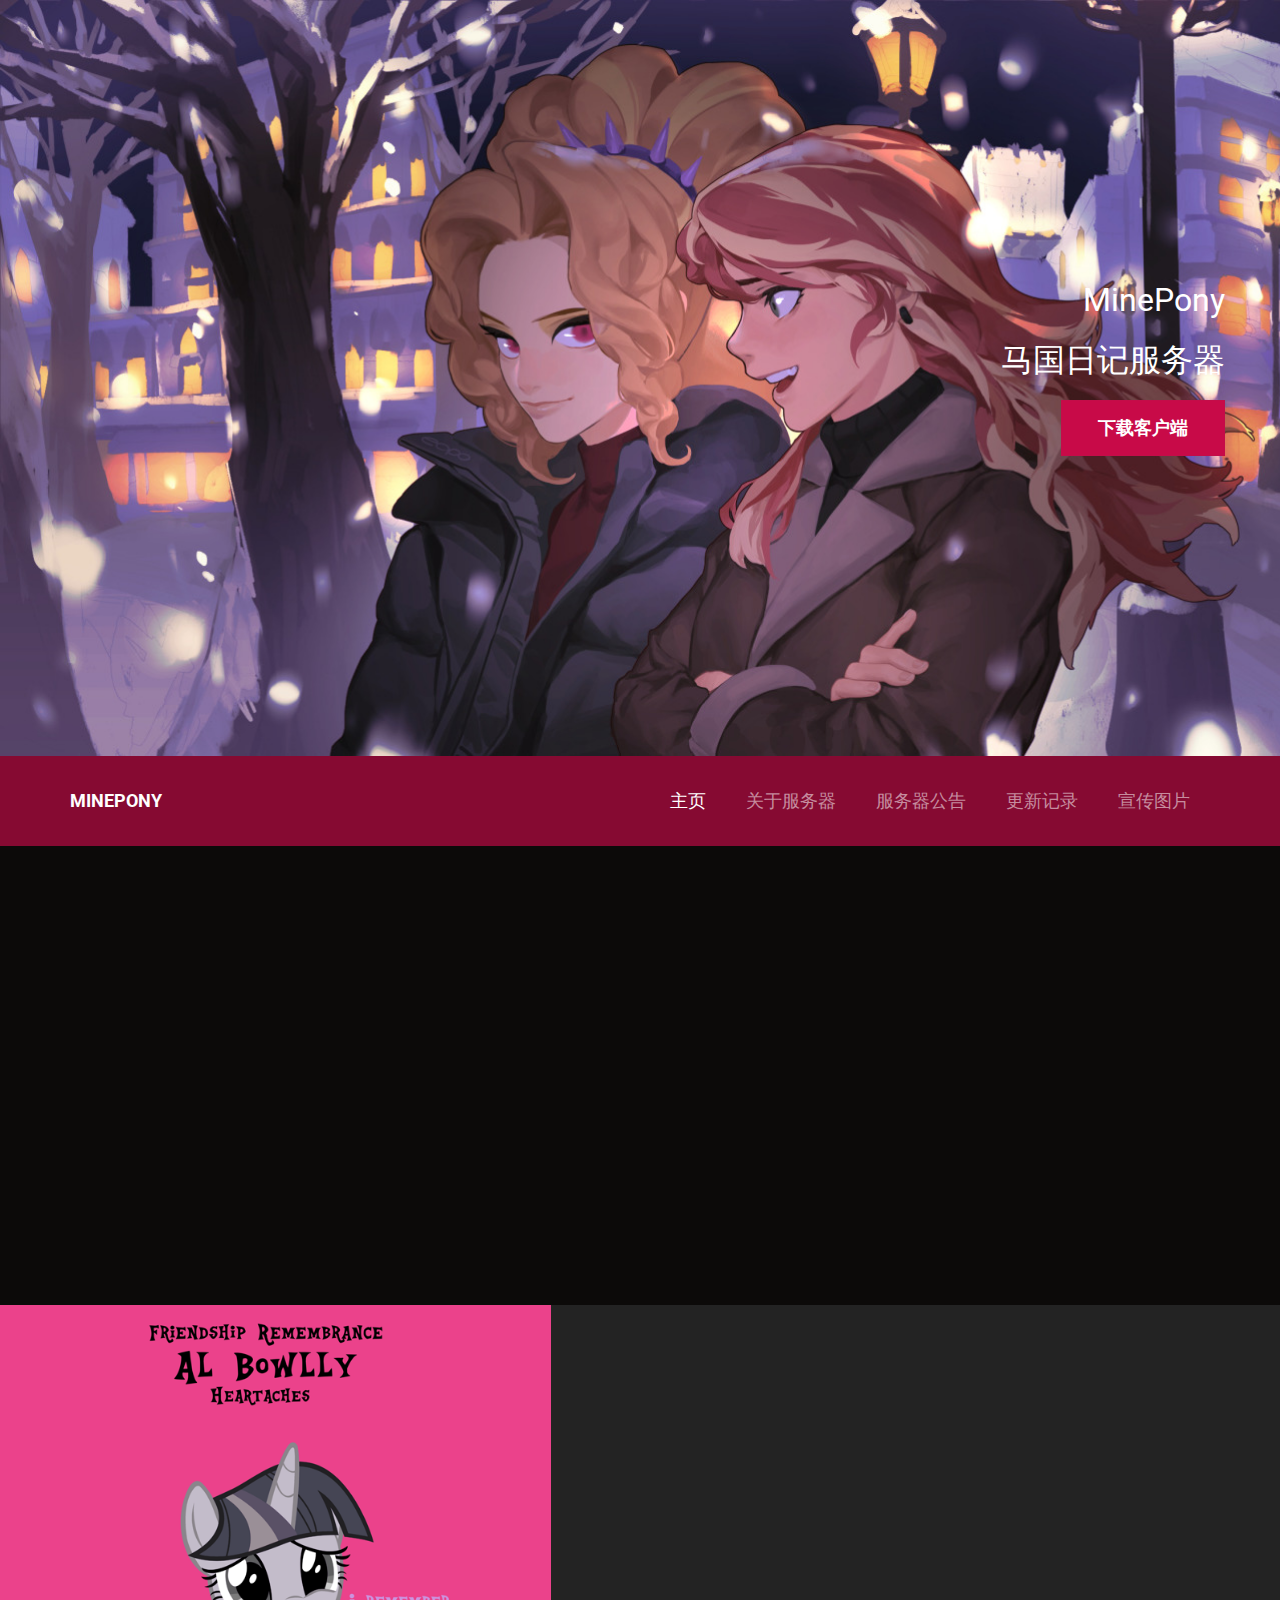
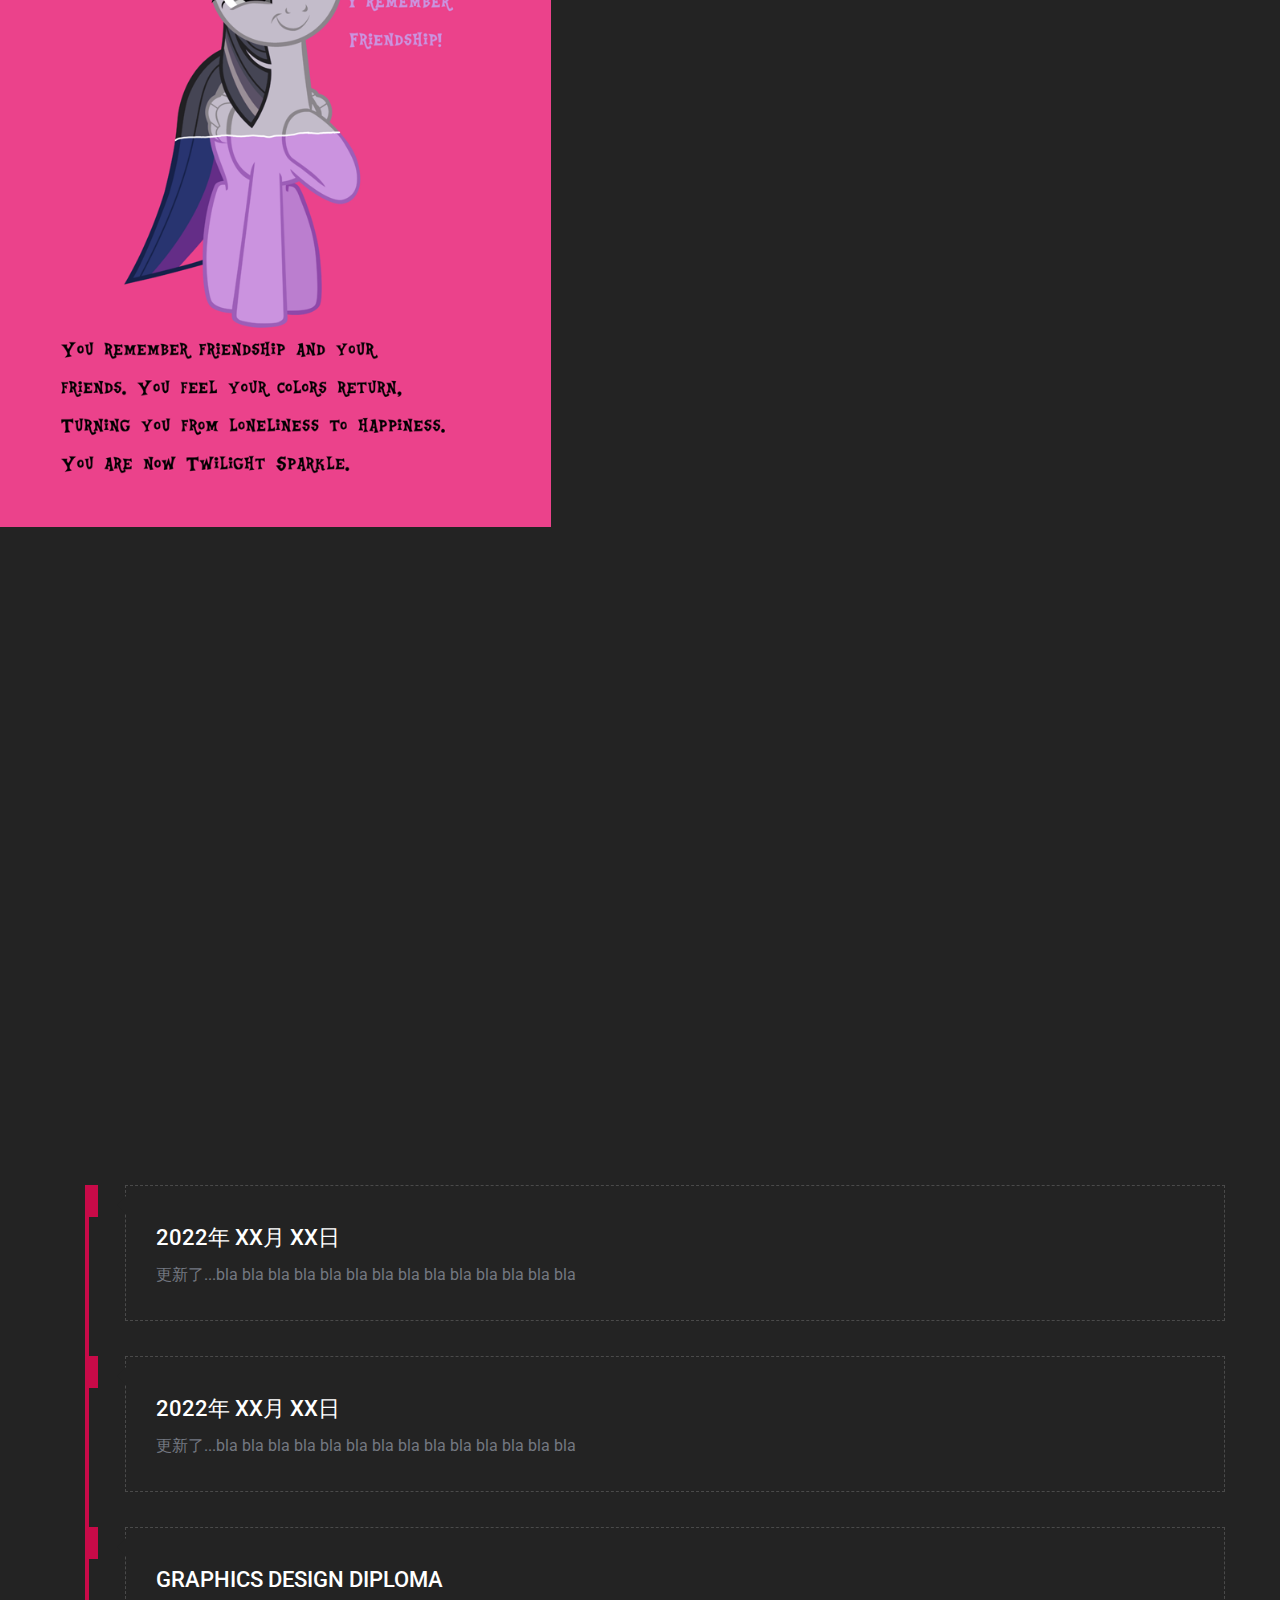
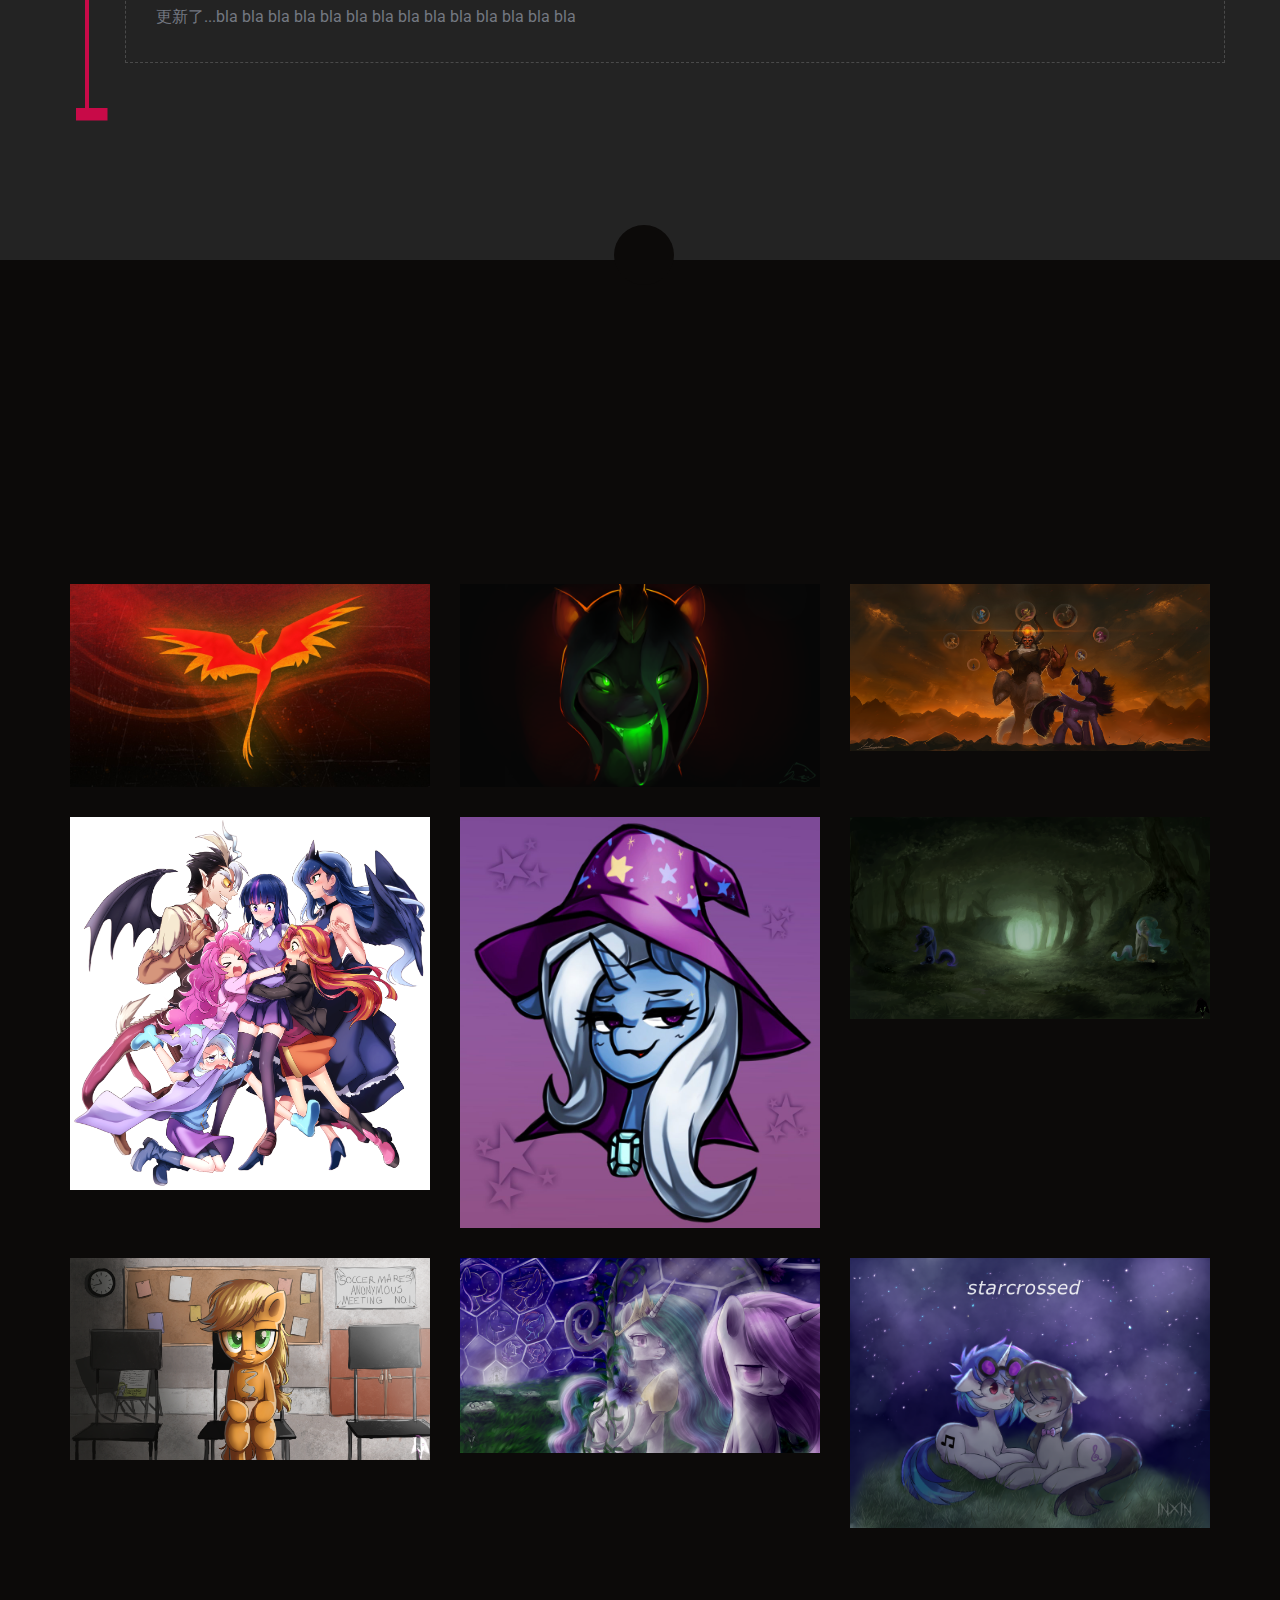
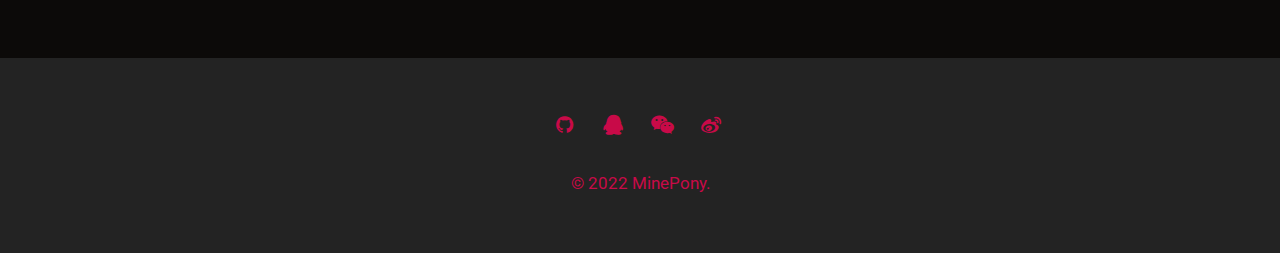
==== ruoyi-admin/src/main/resources/templates/front/plan1/index.html @ 5b8b1c55 "前端方案1静态文件提交" ====
<!DOCTYPE html>
<html lang="en">
  <head>
    <meta charset="utf-8">
    <meta http-equiv="X-UA-Compatible" content="IE=edge">

    <title>MinePony 马国日记服务器</title>

    <!-- Mobile Specific Metas -->
    <meta name="viewport" content="width=device-width, initial-scale=1">

    <!-- CSS -->
    <!-- Bootstrap -->
    <link href="../../../static/front/plan1/assets/css/bootstrap.min.css" rel="stylesheet" th:href="@{/front/plan1/assets/css/bootstrap.min.css}">
    <link rel="stylesheet" href="../../../static/front/plan1/css/font-awesome.min.css" th:href="@{/front/plan1/css/font-awesome.min.css}">
    <link rel="stylesheet" href="../../../static/front/plan1/css/animate.css" th:href="@{/front/plan1/css/animate.css}">
    <link rel="stylesheet" href="../../../static/front/plan1/css/style.css" th:href="@{/front/plan1/css/style.css}">

  </head>
   <body data-spy="scroll" data-target=".main-nav">

    <section id="section-banner">
	<div class="pattern-overlay"></div>
    	<div class="container">
    		<div class="row">
    			<div class="banner-content wow fadeInRight">
					<h2 class="title">
	    				<span>MinePony</span>
						<span>马国日记服务器</span>
    				</h2>
    				<a href="http://localhost:7777/downloadClient" class="btn btn-default">下载客户端</a>
    			</div>
    		</div>
    	</div>
    </section>

    <!-- section menu start -->

    <section class="section-menu">
    	<div class="navbar navbar-default main-nav" role="navigation" >
    		<div class="container" >
    			<div class="navbar-header">
    				<button class="navbar-toggle collapsed" data-target="#bs-example-navbar-collapse-1" data-toggle="collapse">
    					<span class="sr-only"></span>
    					<span class="icon-bar"></span>
    					<span class="icon-bar"></span>
    					<span class="icon-bar"></span>
    				</button>

					<a href="#" class="navbar-brand">MinePony</a>
    			</div>  <!-- navbar-header end -->
    			<!-- main nav  -->

    			<div class="collapse navbar-collapse navigation" id="bs-example-navbar-collapse-1" role="navigation">
    				<ul class="nav navbar-nav navbar-right">
    					<li class="active"><a href="#section-banner">主页 </a></li>
    					<li><a href="#section-profile">关于服务器 </a></li>
						<li><a href="#section-announcement">服务器公告</a></li>
    					<li><a href="#section-resume">更新记录 </a></li>
    					<li><a href="#section-portfolio">宣传图片 </a></li>
    				</ul>
    			</div><!-- /.navbar-collapse -->
    		</div><!-- /.container-fluid -->
    	</div>
    </section>
    <!-- section menu end -->
 <section id="section-overview" class="section-padding">
		<div class="container">
			<div class="row">
						<div class="service-wrapper">
							<div class="service-inner wow fadeInRight" data-wow-delay=".2s">
								<i class="fa fa-users"></i>
								<div class="service-box">
									<h3>加入群聊</h3>
									<p>马国日记QQ群: 176769365</p>
								</div>
							</div> <!-- service -inner  -->
							<div class="service-inner wow fadeInRight" data-wow-delay=".5s">
								<i class="fa fa-bank"></i>
								<div class="service-box">
									<h3>(标题)</h3>
									<p>内容......</p>
								</div>
							</div>  <!-- service -inner  -->
							<div class="service-inner wow fadeInRight" data-wow-delay=".8s">
								<i class="fa fa-pencil"></i>
								<div class="service-box">
									<h3>(标题)</h3>
									<p>内容......</p>
								</div>
							</div> <!-- service -inner  -->
							<div class="service-inner wow fadeInRight" data-wow-delay="1.1s">
								<i class="fa fa-globe"></i>
								<div class="service-box">
									<h3>(标题)</h3>
									<p>内容......</p>
								</div>
							</div>  <!-- service -inner  -->
						</div>
					</div><!-- row end -->
		</div>
	</section>
	<!-- section overview end -->

	<!-- section profile start -->

	<section id="section-profile" class="section-padding">
		<div class="profile-bg visible-md visible-lg"></div>
		<div class="container">
			<div class="row">
				<div class="col-md-7 col-sm-12 pull-right">
					<div class="profile-desc wow fadeInRight">
						<h2 class="section-title uppercase">Hello</h2>
						<h2 class="section-title uppercase">欢迎来到 MinePony</h2>
						<h2 class="section-title uppercase">马国日记服务器</h2>
						<br/>
						<p>
							介绍服务器.......介绍服务器.......介绍服务器.......介绍服务器.......介绍服务器.......介绍服务器.......介绍服务器.......
							介绍服务器.......介绍服务器.......介绍服务器.......介绍服务器.......介绍服务器.......介绍服务器.......介绍服务器.......
                        </p>
						<br/>
                        <p class="text-grey animated bounceInUp" style="opacity: 1;">
							关于服务器.......关于服务器.......关于服务器.......关于服务器.......关于服务器.......关于服务器.......关于服务器.......
							关于服务器.......关于服务器.......关于服务器.......关于服务器.......关于服务器.......关于服务器.......关于服务器.......
                        </p>
						<br/>
                        <p class="text-grey animated bounceInUp" style="opacity: 1;">
							服务器注意事项...服务器注意事项...服务器注意事项...服务器注意事项...服务器注意事项...服务器注意事项...服务器注意事项...
							服务器注意事项...服务器注意事项...服务器注意事项...服务器注意事项...服务器注意事项...服务器注意事项...服务器注意事项...
                        </p>
					</div>
				</div>
			</div> <!-- row end -->
		</div><!-- container end -->
	</section>
	<!-- section profile end -->



	<!-- announcement start -->

	<section id="section-announcement" class="section-padding">
		<div class="container">
			<div class="row">
				<div class="col-md-12 text-center wow fadeInUp">
					<h2 class="heading-title">服务器公告</h2>
					<p>
						bla bla bla bla bla bla bla bla bla bla bla bla bla bla
						bla bla bla bla bla bla bla bla bla bla bla bla bla bla
						<br/>
						bla bla bla bla bla bla bla bla bla bla bla bla bla bla
						bla bla bla bla bla bla bla bla bla bla bla bla bla bla
					</p>
				</div>
			</div>
		</div>
	</section>

	<!-- announcement end -->

	<!-- Resume start -->

	<section id="section-resume" class="section-padding">

		<div class="container">
			<div class="row">
				<div class="col-md-12 wow fadeInLeft">
					<div class="resume-inner">
						<h2 class="heading-title">服务器更新记录</h2>
						<p>
							记录服务器近 N 次的更新记录....
						</p>
					</div>
				</div>
			</div>

			<div class="row">
				<div class="timeline-centered">

					<article class="timeline-entry">
						<div class="timeline-entry-inner">
							<div class="timeline-icon bg-success">
								<i class="entypo-feather"></i>
							</div>

							<div class="timeline-label">
								<h3 class="resume-title">2022年 XX月 XX日</h3>
								<p>
									更新了...bla bla bla bla bla bla bla bla bla bla bla bla bla bla
								</p>
							</div>
						</div>
					</article>

					<article class="timeline-entry">
						<div class="timeline-entry-inner">
							<div class="timeline-icon bg-success">
								<i class="entypo-feather"></i>
							</div>

							<div class="timeline-label">
								<h3 class="resume-title">2022年 XX月 XX日</h3>
								<p>
									更新了...bla bla bla bla bla bla bla bla bla bla bla bla bla bla
								</p>
							</div>
						</div>
					</article>

					<article class="timeline-entry">
						<div class="timeline-entry-inner">
							<div class="timeline-icon bg-success">
								<i class="entypo-feather"></i>
							</div>

							<div class="timeline-label">
								<h3 class="resume-title">Graphics design diploma</h3>
								  <p>
								  	更新了...bla bla bla bla bla bla bla bla bla bla bla bla bla bla
								  </p>
							</div>
						</div>
					</article>

					<article class="timeline-entry begin">
						<div class="timeline-entry-inner">
							<div class="timeline-icon" style="-webkit-transform: rotate(-90deg); -moz-transform: rotate(-90deg);">
								<i class="entypo-flight"></i>
							</div>
						</div>
					</article>

				</div>
			</div>
		</div>



	</section>
	<!-- Resume end -->


	<!-- section portfolio start -->

	<section id="section-portfolio" class="section-padding">
		<div class="container">
			<div class="row">
				<div class="col-md-12 text-center wow fadeInUp">
					<div class="section-heading">
						<h2 class="heading-title">宣传图片</h2>
						<p>这里是服务器的宣传图片......</p>
					</div>
				</div>
			</div>

			<div class="row">

				<div class="col-md-4 col-sm-4">
					<div class="portfolio-box">
						<img src="../../../static/front/plan1/images/portfolio/portfolio_pic1.jpg" alt="" class="img-responsive">
						<div class="image-overlay text-center">
							<a href="../../../static/front/plan1/images/portfolio/portfolio_pic1.jpg" data-rel="prettyPhoto"><i class="fa fa-arrows-alt"></i></a>
						</div>
					</div>
				</div> <!-- col-md-4 end -->
				<div class="col-md-4 col-sm-4">
					<div class="portfolio-box">
						<img src="../../../static/front/plan1/images/portfolio/portfolio_pic2.jpg" alt="" class="img-responsive">
					</div>
				</div> <!-- col-md-4 end 3step-->
				<div class="col-md-4 col-sm-4">
					<div class="portfolio-box">
						<img src="../../../static/front/plan1/images/portfolio/portfolio_pic3.jpg" alt="" class="img-responsive">
					</div>
				</div> <!-- col-md-4 end -->
				<div class="clearfix"></div>
				<div class="col-md-4 col-sm-4">
					<div class="portfolio-box">
						<img src="../../../static/front/plan1/images/portfolio/portfolio_pic4.jpg" alt="" class="img-responsive">
					</div>
				</div> <!-- col-md-4 end -->
				<div class="col-md-4 col-sm-4">
					<div class="portfolio-box">
						<img src="../../../static/front/plan1/images/portfolio/portfolio_pic5.jpg" alt="" class="img-responsive">
					</div>
				</div> <!-- col-md-4 end 6 step -->

				<div class="col-md-4 col-sm-4">
					<div class="portfolio-box">
						<img src="../../../static/front/plan1/images/portfolio/portfolio_pic6.jpg" alt="" class="img-responsive">
					</div>
				</div> <!-- col-md-4 end -->
				<div class="clearfix"></div>
				<div class="col-md-4 col-sm-4">
					<div class="portfolio-box">
						<img src="../../../static/front/plan1/images/portfolio/portfolio_pic7.jpg" alt="" class="img-responsive">
					</div>
				</div> <!-- col-md-4 end -->
				<div class="col-md-4 col-sm-4">
					<div class="portfolio-box">
						<img src="../../../static/front/plan1/images/portfolio/portfolio_pic8.jpg" alt="" class="img-responsive">
					</div>
				</div> <!-- col-md-4 end -->
				<div class="col-md-4 col-sm-4">
					<div class="portfolio-box">
						<img src="../../../static/front/plan1/images/portfolio/portfolio_pic9.jpg" alt="" class="img-responsive">
					</div>
				</div> <!-- col-md-4 end -->
			</div>
		</div>
	</section>

	<footer id="section-footer">
		<div class="container">
			<div class="row">
				<div class="col-md-12 text-center">
					<ul class="socail-link list-inline">
						<li><a href="#"><i class="fa fa-github"></i></a></li>
						<li><a href="#"><i class="fa fa-qq"></i></a></li>
						<li><a href="#"><i class="fa fa-weixin"></i></a></li>
						<li><a href="#"><i class="fa fa-weibo"></i></a></li>
					</ul>
					<h4>&copy; 2022 MinePony. </h4>
				</div>
			</div>
		</div>
	</footer>

    <!-- jQuery (necessary for Bootstrap's JavaScript plugins) -->
    <script src="https://ajax.googleapis.com/ajax/libs/jquery/1.11.2/jquery.min.js"></script>
    <!-- Include all compiled plugins (below), or include individual files as needed -->
    <!-- initialize jQuery Library -->
    <script type="text/javascript" src="../../../static/front/plan1/js/jquery.js" th:src="@{/front/plan1/js/jquery.js}"></script>
    <!-- Bootstrap jQuery -->
    <script type="text/javascript" src="../../../static/front/plan1/assets/js/bootstrap.min.js" th:src="@{/front/plan1/assets/js/bootstrap.min.js}"></script>
    <!-- PrettyPhoto -->
    <script type="text/javascript" src="../../../static/front/plan1/js/jquery.prettyPhoto.js" th:src="@{/front/plan1/js/jquery.prettyPhoto.js}"></script>
    <!-- Wow Animation -->
    <script type="text/javascript" src="../../../static/front/plan1/js/wow.min.js" th:src="@{/front/plan1/js/wow.min.js}"></script>
    <!-- singlepagenav -->
    <script src="../../../static/front/plan1/js/jquery.singlePageNav.js" th:src="@{/front/plan1/js/jquery.singlePageNav.js}"></script>
    <!-- Eeasing -->
    <script type="text/javascript" src="../../../static/front/plan1/js/jquery.easing.1.3.js" th:src="@{/front/plan1/js/jquery.easing.1.3.js}"></script>
    <!-- Sticky Menu -->
    <script src="../../../static/front/plan1/js/jquery.sticky.js" th:src="@{/front/plan1/js/jquery.sticky.js}"></script>
    <script type="text/javascript" src="../../../static/front/plan1/js/custom.js" th:src="@{/front/plan1/js/custom.js}"></script>
	<script type="text/javascript" src="../../../static/front/plan1/js/minepony.js" th:src="@{/front/plan1/js/minepony.js}"></script>
	<script>
		 $(".main-nav").sticky();
	</script>

	<script>
        new WOW().init();

    </script>
  </body>
</html>
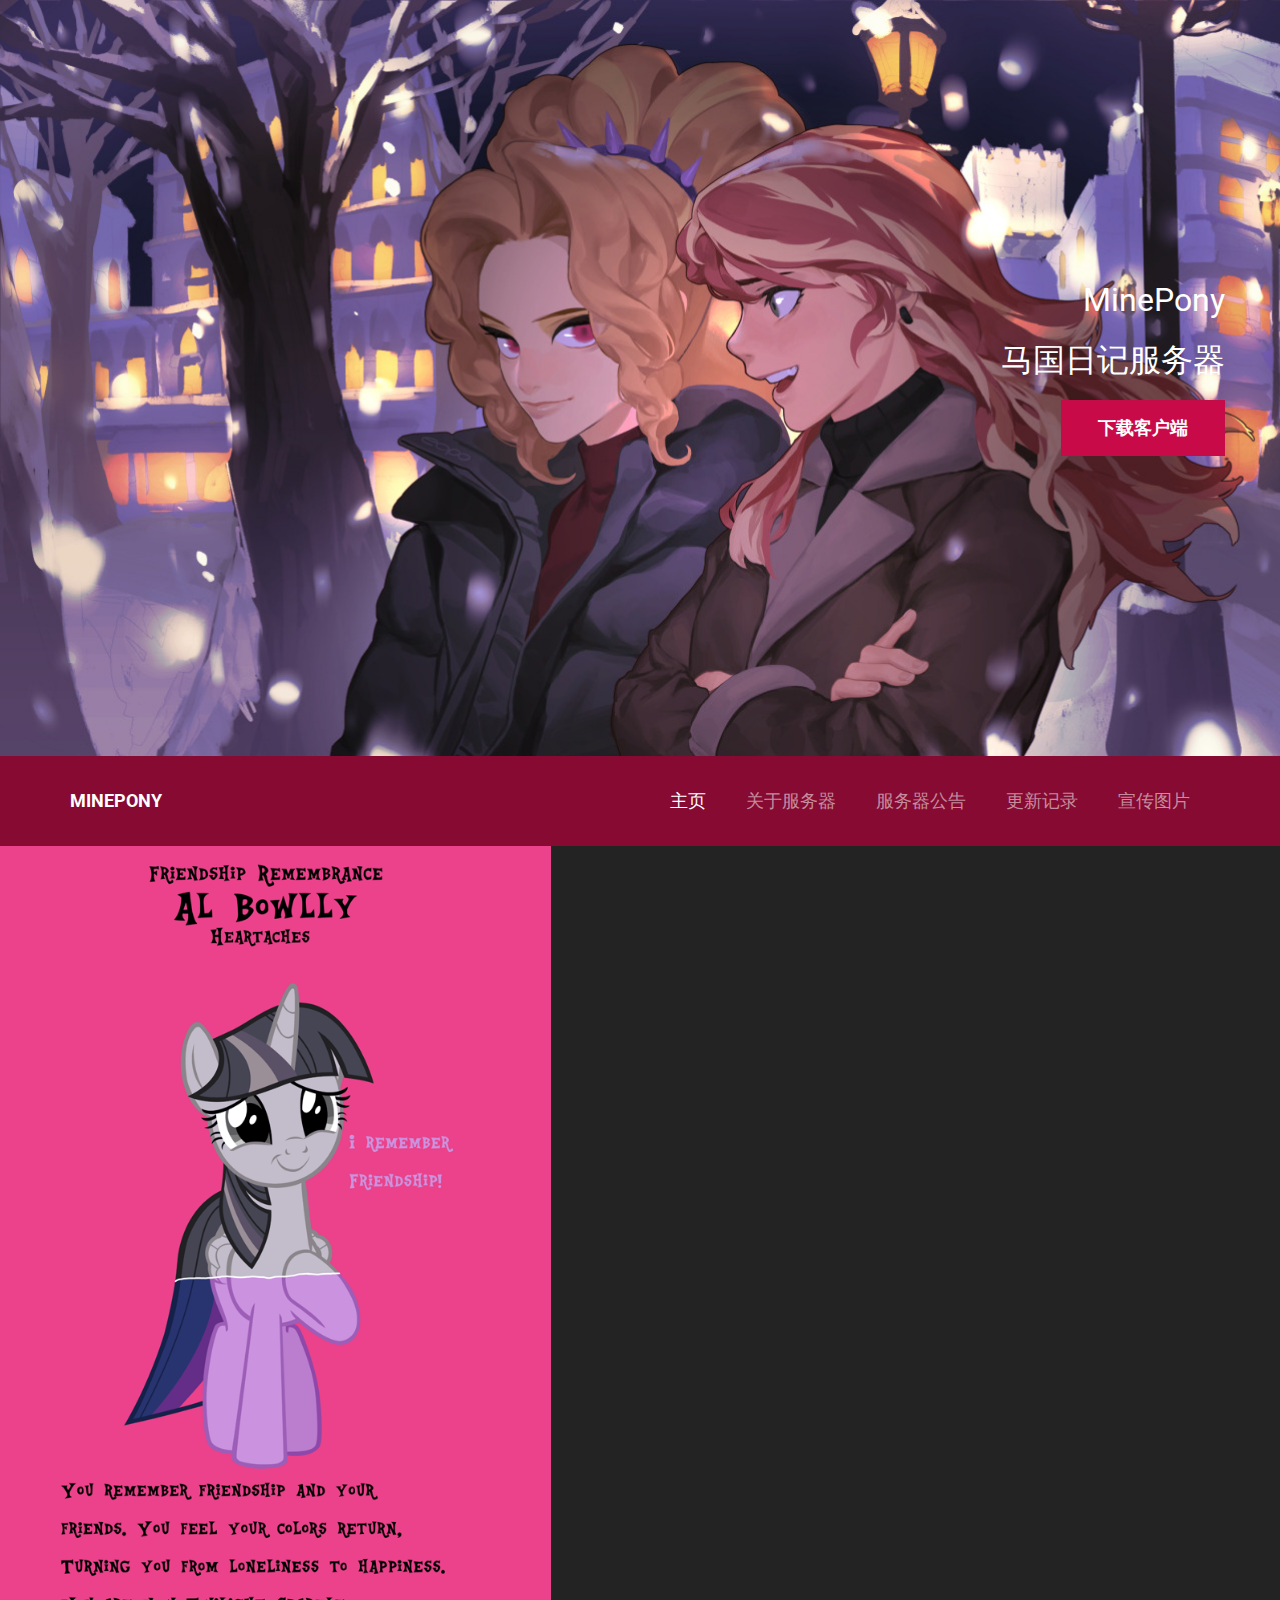
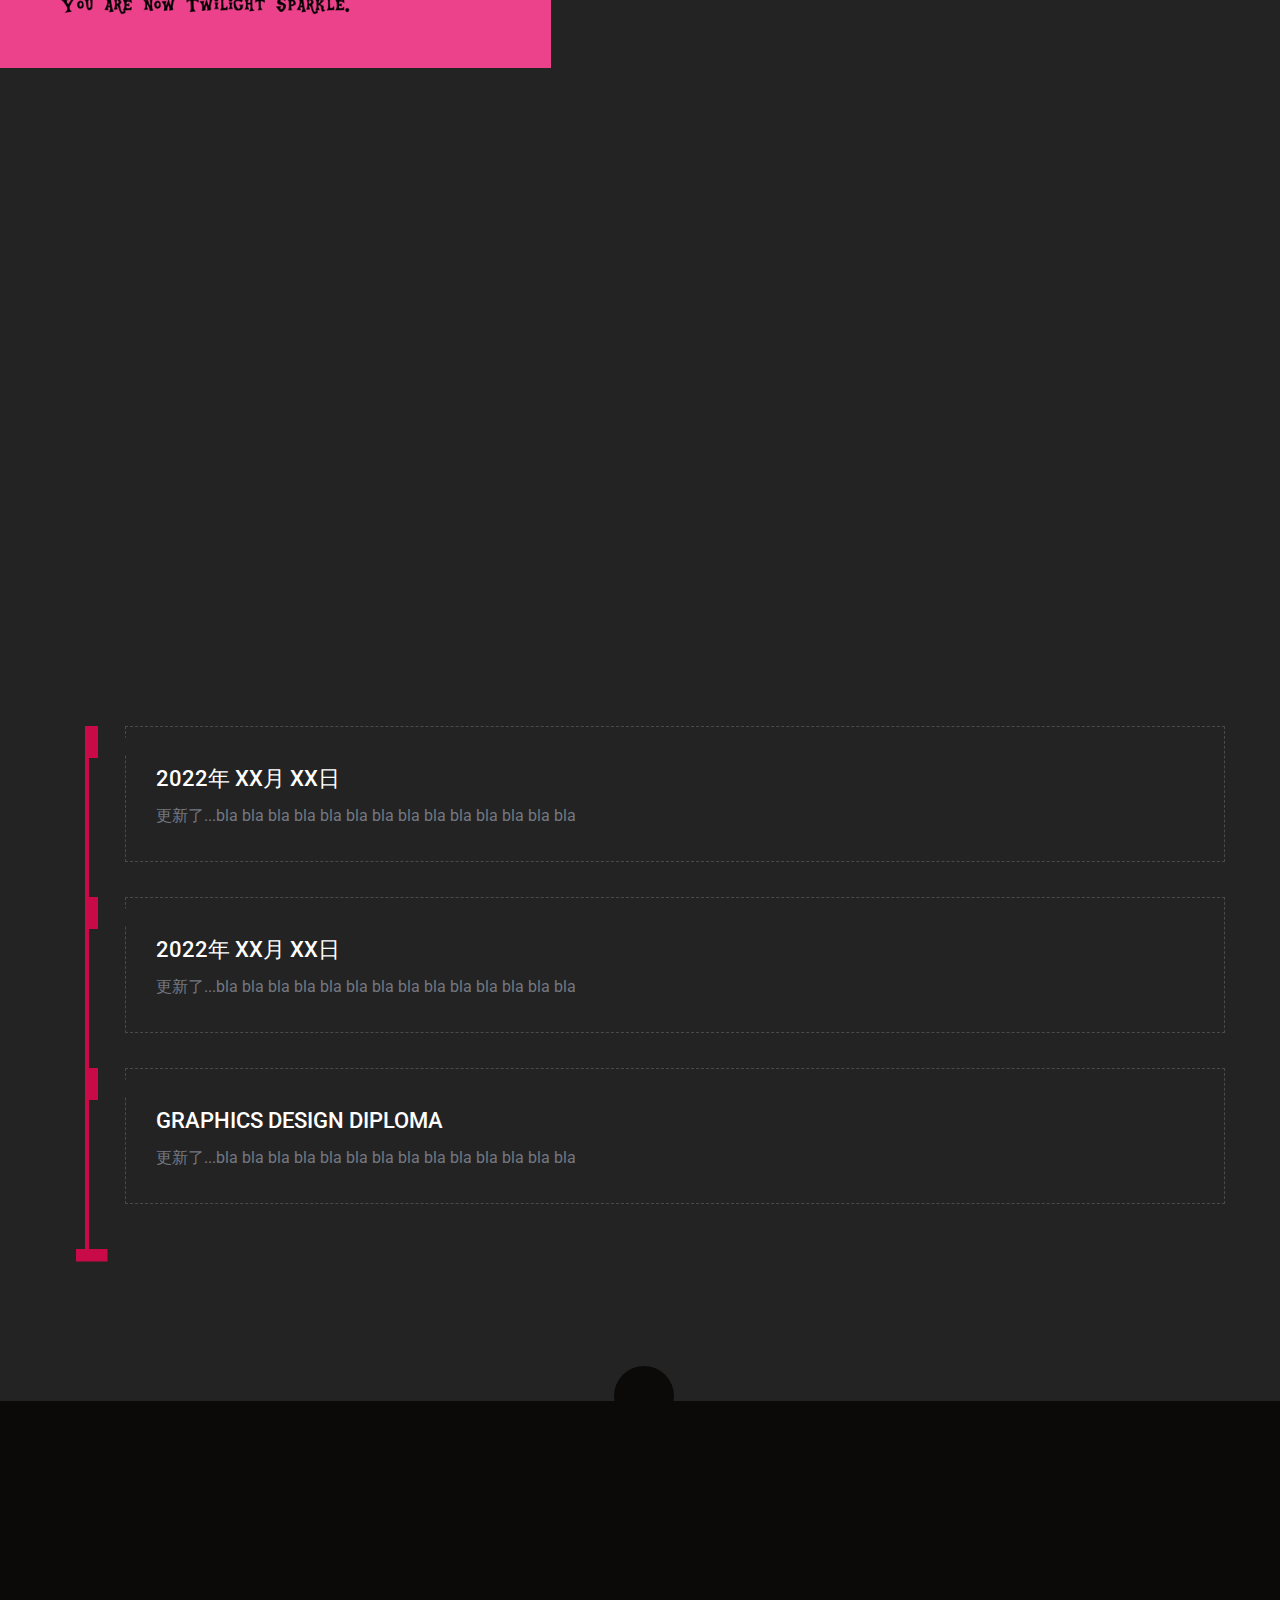
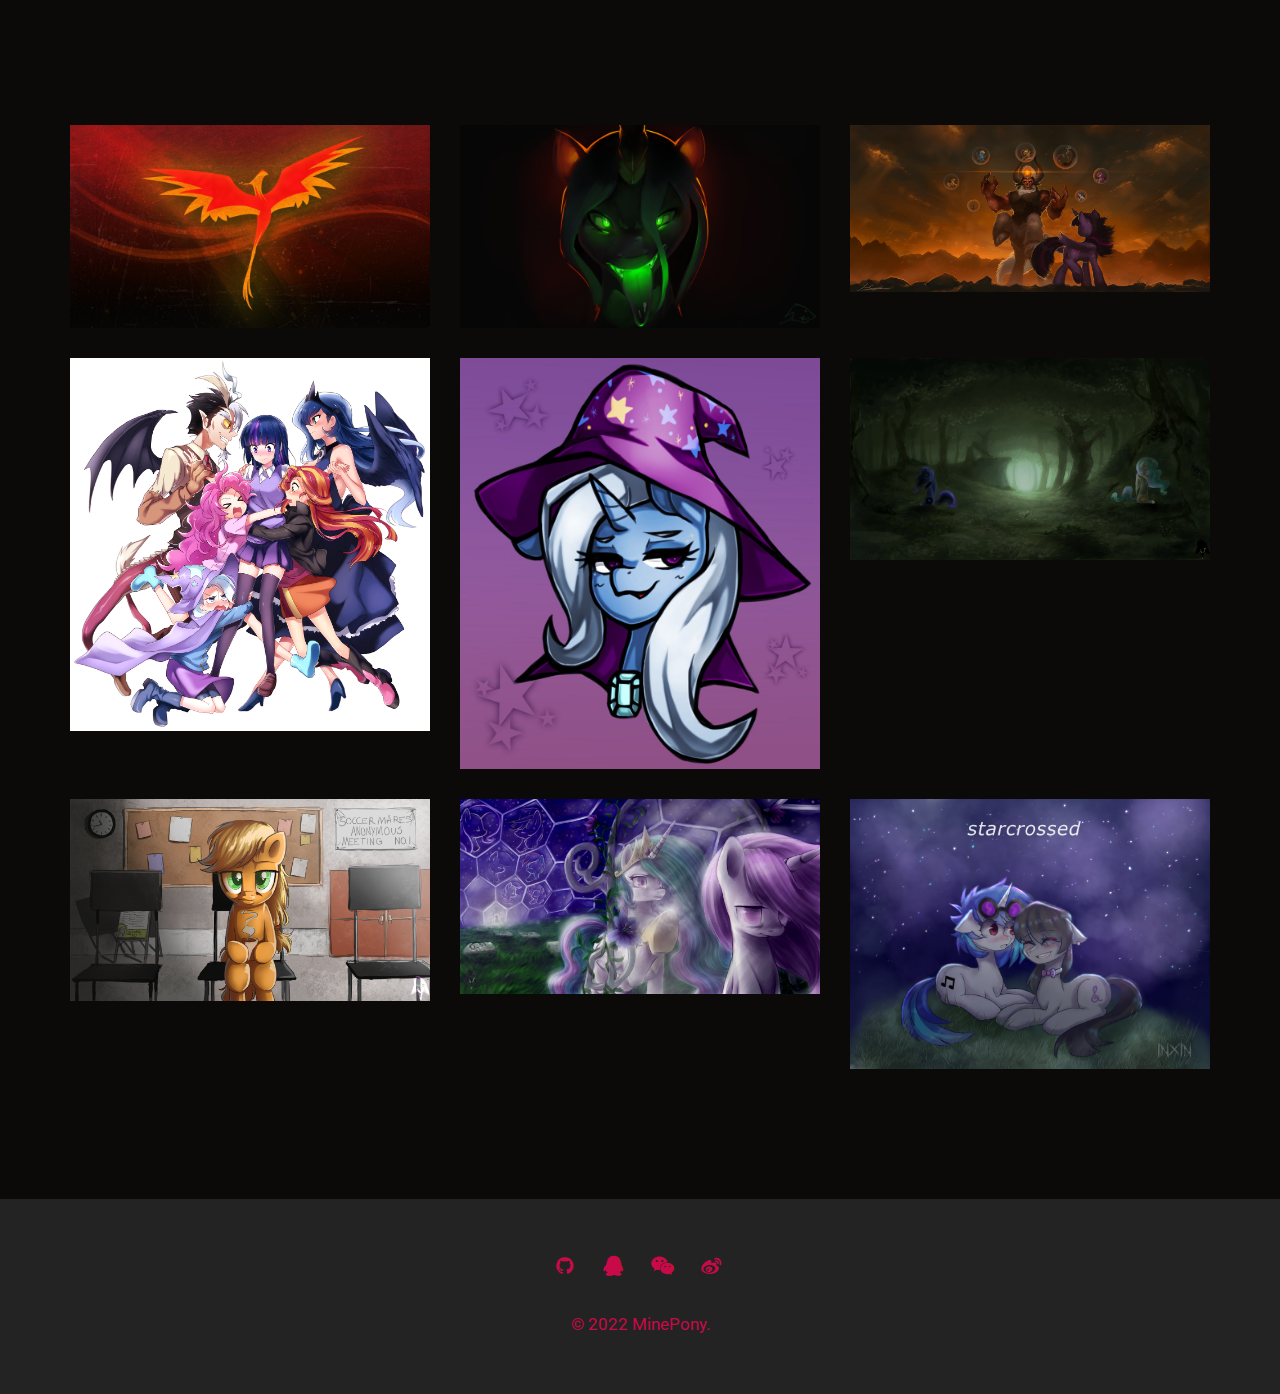
==== commit 66a03d5e: "更新功能" ====
--- a/ruoyi-admin/src/main/resources/templates/front/plan1/index.html
+++ b/ruoyi-admin/src/main/resources/templates/front/plan1/index.html
@@ -1,6 +1,6 @@
 <!DOCTYPE html>
-<html lang="en">
-  <head>
+<html lang="en" xmlns:th="http://www.thymeleaf.org">
+<head>
     <meta charset="utf-8">
     <meta http-equiv="X-UA-Compatible" content="IE=edge">
 
@@ -11,347 +11,377 @@
 
     <!-- CSS -->
     <!-- Bootstrap -->
-    <link href="../../../static/front/plan1/assets/css/bootstrap.min.css" rel="stylesheet" th:href="@{/front/plan1/assets/css/bootstrap.min.css}">
-    <link rel="stylesheet" href="../../../static/front/plan1/css/font-awesome.min.css" th:href="@{/front/plan1/css/font-awesome.min.css}">
+    <link href="../../../static/front/plan1/assets/css/bootstrap.min.css" rel="stylesheet"
+          th:href="@{/front/plan1/assets/css/bootstrap.min.css}">
+    <link rel="stylesheet" href="../../../static/front/plan1/css/font-awesome.min.css"
+          th:href="@{/front/plan1/css/font-awesome.min.css}">
     <link rel="stylesheet" href="../../../static/front/plan1/css/animate.css" th:href="@{/front/plan1/css/animate.css}">
     <link rel="stylesheet" href="../../../static/front/plan1/css/style.css" th:href="@{/front/plan1/css/style.css}">
-
-  </head>
-   <body data-spy="scroll" data-target=".main-nav">
-
-    <section id="section-banner">
-	<div class="pattern-overlay"></div>
-    	<div class="container">
-    		<div class="row">
-    			<div class="banner-content wow fadeInRight">
-					<h2 class="title">
-	    				<span>MinePony</span>
-						<span>马国日记服务器</span>
-    				</h2>
-    				<a href="http://localhost:7777/downloadClient" class="btn btn-default">下载客户端</a>
-    			</div>
-    		</div>
-    	</div>
-    </section>
-
-    <!-- section menu start -->
-
-    <section class="section-menu">
-    	<div class="navbar navbar-default main-nav" role="navigation" >
-    		<div class="container" >
-    			<div class="navbar-header">
-    				<button class="navbar-toggle collapsed" data-target="#bs-example-navbar-collapse-1" data-toggle="collapse">
-    					<span class="sr-only"></span>
-    					<span class="icon-bar"></span>
-    					<span class="icon-bar"></span>
-    					<span class="icon-bar"></span>
-    				</button>
-
-					<a href="#" class="navbar-brand">MinePony</a>
-    			</div>  <!-- navbar-header end -->
-    			<!-- main nav  -->
-
-    			<div class="collapse navbar-collapse navigation" id="bs-example-navbar-collapse-1" role="navigation">
-    				<ul class="nav navbar-nav navbar-right">
-    					<li class="active"><a href="#section-banner">主页 </a></li>
-    					<li><a href="#section-profile">关于服务器 </a></li>
-						<li><a href="#section-announcement">服务器公告</a></li>
-    					<li><a href="#section-resume">更新记录 </a></li>
-    					<li><a href="#section-portfolio">宣传图片 </a></li>
-    				</ul>
-    			</div><!-- /.navbar-collapse -->
-    		</div><!-- /.container-fluid -->
-    	</div>
-    </section>
-    <!-- section menu end -->
- <section id="section-overview" class="section-padding">
-		<div class="container">
-			<div class="row">
-						<div class="service-wrapper">
-							<div class="service-inner wow fadeInRight" data-wow-delay=".2s">
-								<i class="fa fa-users"></i>
-								<div class="service-box">
-									<h3>加入群聊</h3>
-									<p>马国日记QQ群: 176769365</p>
-								</div>
-							</div> <!-- service -inner  -->
-							<div class="service-inner wow fadeInRight" data-wow-delay=".5s">
-								<i class="fa fa-bank"></i>
-								<div class="service-box">
-									<h3>(标题)</h3>
-									<p>内容......</p>
-								</div>
-							</div>  <!-- service -inner  -->
-							<div class="service-inner wow fadeInRight" data-wow-delay=".8s">
-								<i class="fa fa-pencil"></i>
-								<div class="service-box">
-									<h3>(标题)</h3>
-									<p>内容......</p>
-								</div>
-							</div> <!-- service -inner  -->
-							<div class="service-inner wow fadeInRight" data-wow-delay="1.1s">
-								<i class="fa fa-globe"></i>
-								<div class="service-box">
-									<h3>(标题)</h3>
-									<p>内容......</p>
-								</div>
-							</div>  <!-- service -inner  -->
-						</div>
-					</div><!-- row end -->
-		</div>
-	</section>
-	<!-- section overview end -->
-
-	<!-- section profile start -->
-
-	<section id="section-profile" class="section-padding">
-		<div class="profile-bg visible-md visible-lg"></div>
-		<div class="container">
-			<div class="row">
-				<div class="col-md-7 col-sm-12 pull-right">
-					<div class="profile-desc wow fadeInRight">
-						<h2 class="section-title uppercase">Hello</h2>
-						<h2 class="section-title uppercase">欢迎来到 MinePony</h2>
-						<h2 class="section-title uppercase">马国日记服务器</h2>
-						<br/>
-						<p>
-							介绍服务器.......介绍服务器.......介绍服务器.......介绍服务器.......介绍服务器.......介绍服务器.......介绍服务器.......
-							介绍服务器.......介绍服务器.......介绍服务器.......介绍服务器.......介绍服务器.......介绍服务器.......介绍服务器.......
-                        </p>
-						<br/>
-                        <p class="text-grey animated bounceInUp" style="opacity: 1;">
-							关于服务器.......关于服务器.......关于服务器.......关于服务器.......关于服务器.......关于服务器.......关于服务器.......
-							关于服务器.......关于服务器.......关于服务器.......关于服务器.......关于服务器.......关于服务器.......关于服务器.......
-                        </p>
-						<br/>
-                        <p class="text-grey animated bounceInUp" style="opacity: 1;">
-							服务器注意事项...服务器注意事项...服务器注意事项...服务器注意事项...服务器注意事项...服务器注意事项...服务器注意事项...
-							服务器注意事项...服务器注意事项...服务器注意事项...服务器注意事项...服务器注意事项...服务器注意事项...服务器注意事项...
-                        </p>
-					</div>
-				</div>
-			</div> <!-- row end -->
-		</div><!-- container end -->
-	</section>
-	<!-- section profile end -->
-
-
-
-	<!-- announcement start -->
-
-	<section id="section-announcement" class="section-padding">
-		<div class="container">
-			<div class="row">
-				<div class="col-md-12 text-center wow fadeInUp">
-					<h2 class="heading-title">服务器公告</h2>
-					<p>
-						bla bla bla bla bla bla bla bla bla bla bla bla bla bla
-						bla bla bla bla bla bla bla bla bla bla bla bla bla bla
-						<br/>
-						bla bla bla bla bla bla bla bla bla bla bla bla bla bla
-						bla bla bla bla bla bla bla bla bla bla bla bla bla bla
-					</p>
-				</div>
-			</div>
-		</div>
-	</section>
-
-	<!-- announcement end -->
-
-	<!-- Resume start -->
-
-	<section id="section-resume" class="section-padding">
-
-		<div class="container">
-			<div class="row">
-				<div class="col-md-12 wow fadeInLeft">
-					<div class="resume-inner">
-						<h2 class="heading-title">服务器更新记录</h2>
-						<p>
-							记录服务器近 N 次的更新记录....
-						</p>
-					</div>
-				</div>
-			</div>
-
-			<div class="row">
-				<div class="timeline-centered">
-
-					<article class="timeline-entry">
-						<div class="timeline-entry-inner">
-							<div class="timeline-icon bg-success">
-								<i class="entypo-feather"></i>
-							</div>
-
-							<div class="timeline-label">
-								<h3 class="resume-title">2022年 XX月 XX日</h3>
-								<p>
-									更新了...bla bla bla bla bla bla bla bla bla bla bla bla bla bla
-								</p>
-							</div>
-						</div>
-					</article>
-
-					<article class="timeline-entry">
-						<div class="timeline-entry-inner">
-							<div class="timeline-icon bg-success">
-								<i class="entypo-feather"></i>
-							</div>
-
-							<div class="timeline-label">
-								<h3 class="resume-title">2022年 XX月 XX日</h3>
-								<p>
-									更新了...bla bla bla bla bla bla bla bla bla bla bla bla bla bla
-								</p>
-							</div>
-						</div>
-					</article>
-
-					<article class="timeline-entry">
-						<div class="timeline-entry-inner">
-							<div class="timeline-icon bg-success">
-								<i class="entypo-feather"></i>
-							</div>
-
-							<div class="timeline-label">
-								<h3 class="resume-title">Graphics design diploma</h3>
-								  <p>
-								  	更新了...bla bla bla bla bla bla bla bla bla bla bla bla bla bla
-								  </p>
-							</div>
-						</div>
-					</article>
-
-					<article class="timeline-entry begin">
-						<div class="timeline-entry-inner">
-							<div class="timeline-icon" style="-webkit-transform: rotate(-90deg); -moz-transform: rotate(-90deg);">
-								<i class="entypo-flight"></i>
-							</div>
-						</div>
-					</article>
-
-				</div>
-			</div>
-		</div>
-
-
-
-	</section>
-	<!-- Resume end -->
-
-
-	<!-- section portfolio start -->
-
-	<section id="section-portfolio" class="section-padding">
-		<div class="container">
-			<div class="row">
-				<div class="col-md-12 text-center wow fadeInUp">
-					<div class="section-heading">
-						<h2 class="heading-title">宣传图片</h2>
-						<p>这里是服务器的宣传图片......</p>
-					</div>
-				</div>
-			</div>
-
-			<div class="row">
-
-				<div class="col-md-4 col-sm-4">
-					<div class="portfolio-box">
-						<img src="../../../static/front/plan1/images/portfolio/portfolio_pic1.jpg" alt="" class="img-responsive">
-						<div class="image-overlay text-center">
-							<a href="../../../static/front/plan1/images/portfolio/portfolio_pic1.jpg" data-rel="prettyPhoto"><i class="fa fa-arrows-alt"></i></a>
-						</div>
-					</div>
-				</div> <!-- col-md-4 end -->
-				<div class="col-md-4 col-sm-4">
-					<div class="portfolio-box">
-						<img src="../../../static/front/plan1/images/portfolio/portfolio_pic2.jpg" alt="" class="img-responsive">
-					</div>
-				</div> <!-- col-md-4 end 3step-->
-				<div class="col-md-4 col-sm-4">
-					<div class="portfolio-box">
-						<img src="../../../static/front/plan1/images/portfolio/portfolio_pic3.jpg" alt="" class="img-responsive">
-					</div>
-				</div> <!-- col-md-4 end -->
-				<div class="clearfix"></div>
-				<div class="col-md-4 col-sm-4">
-					<div class="portfolio-box">
-						<img src="../../../static/front/plan1/images/portfolio/portfolio_pic4.jpg" alt="" class="img-responsive">
-					</div>
-				</div> <!-- col-md-4 end -->
-				<div class="col-md-4 col-sm-4">
-					<div class="portfolio-box">
-						<img src="../../../static/front/plan1/images/portfolio/portfolio_pic5.jpg" alt="" class="img-responsive">
-					</div>
-				</div> <!-- col-md-4 end 6 step -->
-
-				<div class="col-md-4 col-sm-4">
-					<div class="portfolio-box">
-						<img src="../../../static/front/plan1/images/portfolio/portfolio_pic6.jpg" alt="" class="img-responsive">
-					</div>
-				</div> <!-- col-md-4 end -->
-				<div class="clearfix"></div>
-				<div class="col-md-4 col-sm-4">
-					<div class="portfolio-box">
-						<img src="../../../static/front/plan1/images/portfolio/portfolio_pic7.jpg" alt="" class="img-responsive">
-					</div>
-				</div> <!-- col-md-4 end -->
-				<div class="col-md-4 col-sm-4">
-					<div class="portfolio-box">
-						<img src="../../../static/front/plan1/images/portfolio/portfolio_pic8.jpg" alt="" class="img-responsive">
-					</div>
-				</div> <!-- col-md-4 end -->
-				<div class="col-md-4 col-sm-4">
-					<div class="portfolio-box">
-						<img src="../../../static/front/plan1/images/portfolio/portfolio_pic9.jpg" alt="" class="img-responsive">
-					</div>
-				</div> <!-- col-md-4 end -->
-			</div>
-		</div>
-	</section>
-
-	<footer id="section-footer">
-		<div class="container">
-			<div class="row">
-				<div class="col-md-12 text-center">
-					<ul class="socail-link list-inline">
-						<li><a href="#"><i class="fa fa-github"></i></a></li>
-						<li><a href="#"><i class="fa fa-qq"></i></a></li>
-						<li><a href="#"><i class="fa fa-weixin"></i></a></li>
-						<li><a href="#"><i class="fa fa-weibo"></i></a></li>
-					</ul>
-					<h4>&copy; 2022 MinePony. </h4>
-				</div>
-			</div>
-		</div>
-	</footer>
-
-    <!-- jQuery (necessary for Bootstrap's JavaScript plugins) -->
-    <script src="https://ajax.googleapis.com/ajax/libs/jquery/1.11.2/jquery.min.js"></script>
-    <!-- Include all compiled plugins (below), or include individual files as needed -->
-    <!-- initialize jQuery Library -->
-    <script type="text/javascript" src="../../../static/front/plan1/js/jquery.js" th:src="@{/front/plan1/js/jquery.js}"></script>
-    <!-- Bootstrap jQuery -->
-    <script type="text/javascript" src="../../../static/front/plan1/assets/js/bootstrap.min.js" th:src="@{/front/plan1/assets/js/bootstrap.min.js}"></script>
-    <!-- PrettyPhoto -->
-    <script type="text/javascript" src="../../../static/front/plan1/js/jquery.prettyPhoto.js" th:src="@{/front/plan1/js/jquery.prettyPhoto.js}"></script>
-    <!-- Wow Animation -->
-    <script type="text/javascript" src="../../../static/front/plan1/js/wow.min.js" th:src="@{/front/plan1/js/wow.min.js}"></script>
-    <!-- singlepagenav -->
-    <script src="../../../static/front/plan1/js/jquery.singlePageNav.js" th:src="@{/front/plan1/js/jquery.singlePageNav.js}"></script>
-    <!-- Eeasing -->
-    <script type="text/javascript" src="../../../static/front/plan1/js/jquery.easing.1.3.js" th:src="@{/front/plan1/js/jquery.easing.1.3.js}"></script>
-    <!-- Sticky Menu -->
-    <script src="../../../static/front/plan1/js/jquery.sticky.js" th:src="@{/front/plan1/js/jquery.sticky.js}"></script>
-    <script type="text/javascript" src="../../../static/front/plan1/js/custom.js" th:src="@{/front/plan1/js/custom.js}"></script>
-	<script type="text/javascript" src="../../../static/front/plan1/js/minepony.js" th:src="@{/front/plan1/js/minepony.js}"></script>
-	<script>
-		 $(".main-nav").sticky();
-	</script>
-
-	<script>
-        new WOW().init();
-
-    </script>
-  </body>
+    <script src="../../../static/js/axios/axios.min.js"></script>
+
+</head>
+<body data-spy="scroll" data-target=".main-nav">
+
+<section id="section-banner">
+    <div class="pattern-overlay"></div>
+    <div class="container">
+        <div class="row">
+            <div class="banner-content wow fadeInRight">
+                <h2 class="title">
+                    <span>MinePony</span>
+                    <span>马国日记服务器</span>
+                </h2>
+                <a class="btn btn-default" id="download_btn" target="_blank">下载客户端</a>
+            </div>
+        </div>
+    </div>
+</section>
+
+<!-- section menu start -->
+
+<section class="section-menu">
+    <div class="navbar navbar-default main-nav" role="navigation">
+        <div class="container">
+            <div class="navbar-header">
+                <button class="navbar-toggle collapsed" data-target="#bs-example-navbar-collapse-1" data-toggle="collapse">
+                    <span class="sr-only"></span>
+                    <span class="icon-bar"></span>
+                    <span class="icon-bar"></span>
+                    <span class="icon-bar"></span>
+                </button>
+
+                <a href="#" class="navbar-brand">MinePony</a>
+            </div>  <!-- navbar-header end -->
+            <!-- main nav  -->
+
+            <div class="collapse navbar-collapse navigation" id="bs-example-navbar-collapse-1" role="navigation">
+                <ul class="nav navbar-nav navbar-right">
+                    <li class="active"><a href="#section-banner">主页 </a></li>
+                    <li><a href="#section-profile">关于服务器 </a></li>
+                    <li><a href="#section-announcement">服务器公告</a></li>
+                    <li><a href="#section-resume">更新记录 </a></li>
+                    <li><a href="#section-portfolio">宣传图片 </a></li>
+                </ul>
+            </div><!-- /.navbar-collapse -->
+        </div><!-- /.container-fluid -->
+    </div>
+</section>
+<!-- section menu end -->
+<!--<section id="section-overview" class="section-padding">-->
+<!--    <div class="container">-->
+<!--        <div class="row">-->
+<!--            <div class="service-wrapper">-->
+<!--                <div class="service-inner wow fadeInRight" data-wow-delay=".2s">-->
+<!--                    <i class="fa fa-users"></i>-->
+<!--                    <div class="service-box">-->
+<!--                        <h3>加入群聊</h3>-->
+<!--                        <p>马国日记QQ群: 176769365</p>-->
+<!--                    </div>-->
+<!--                </div> &lt;!&ndash; service -inner  &ndash;&gt;-->
+<!--                <div class="service-inner wow fadeInRight" data-wow-delay=".5s">-->
+<!--                    <i class="fa fa-bank"></i>-->
+<!--                    <div class="service-box">-->
+<!--                        <h3>(标题)</h3>-->
+<!--                        <p>内容......</p>-->
+<!--                    </div>-->
+<!--                </div>  &lt;!&ndash; service -inner  &ndash;&gt;-->
+<!--                <div class="service-inner wow fadeInRight" data-wow-delay=".8s">-->
+<!--                    <i class="fa fa-pencil"></i>-->
+<!--                    <div class="service-box">-->
+<!--                        <h3>(标题)</h3>-->
+<!--                        <p>内容......</p>-->
+<!--                    </div>-->
+<!--                </div> &lt;!&ndash; service -inner  &ndash;&gt;-->
+<!--                <div class="service-inner wow fadeInRight" data-wow-delay="1.1s">-->
+<!--                    <i class="fa fa-globe"></i>-->
+<!--                    <div class="service-box">-->
+<!--                        <h3>(标题)</h3>-->
+<!--                        <p>内容......</p>-->
+<!--                    </div>-->
+<!--                </div>  &lt;!&ndash; service -inner  &ndash;&gt;-->
+<!--            </div>-->
+<!--        </div>&lt;!&ndash; row end &ndash;&gt;-->
+<!--    </div>-->
+<!--</section>-->
+<!-- section overview end -->
+
+<!-- section profile start -->
+
+<section id="section-profile" class="section-padding">
+    <div class="profile-bg visible-md visible-lg"></div>
+    <div class="container">
+        <div class="row">
+            <div class="col-md-7 col-sm-12 pull-right">
+                <div class="profile-desc wow fadeInRight">
+                    <h2 class="section-title uppercase">Hello</h2>
+                    <h2 class="section-title uppercase">欢迎来到 MinePony</h2>
+                    <h2 class="section-title uppercase">马国日记服务器</h2>
+                    <br/>
+                    <p>
+                        介绍服务器.......介绍服务器.......介绍服务器.......介绍服务器.......介绍服务器.......介绍服务器.......介绍服务器.......
+                        介绍服务器.......介绍服务器.......介绍服务器.......介绍服务器.......介绍服务器.......介绍服务器.......介绍服务器.......
+                    </p>
+                    <br/>
+                    <p class="text-grey animated bounceInUp" style="opacity: 1;">
+                        关于服务器.......关于服务器.......关于服务器.......关于服务器.......关于服务器.......关于服务器.......关于服务器.......
+                        关于服务器.......关于服务器.......关于服务器.......关于服务器.......关于服务器.......关于服务器.......关于服务器.......
+                    </p>
+                    <br/>
+                    <p class="text-grey animated bounceInUp" style="opacity: 1;">
+                        服务器注意事项...服务器注意事项...服务器注意事项...服务器注意事项...服务器注意事项...服务器注意事项...服务器注意事项...
+                        服务器注意事项...服务器注意事项...服务器注意事项...服务器注意事项...服务器注意事项...服务器注意事项...服务器注意事项...
+                    </p>
+                </div>
+            </div>
+        </div> <!-- row end -->
+    </div><!-- container end -->
+</section>
+<!-- section profile end -->
+
+
+<!-- announcement start -->
+
+<section id="section-announcement" class="section-padding">
+    <div class="container">
+        <div class="row">
+            <div class="col-md-12 text-center wow fadeInUp">
+                <h2 class="heading-title">服务器公告</h2>
+                <p>
+                    bla bla bla bla bla bla bla bla bla bla bla bla bla bla
+                    bla bla bla bla bla bla bla bla bla bla bla bla bla bla
+                    <br/>
+                    bla bla bla bla bla bla bla bla bla bla bla bla bla bla
+                    bla bla bla bla bla bla bla bla bla bla bla bla bla bla
+                </p>
+            </div>
+        </div>
+    </div>
+</section>
+
+<!-- announcement end -->
+
+<!-- Resume start -->
+
+<section id="section-resume" class="section-padding">
+
+    <div class="container">
+        <div class="row">
+            <div class="col-md-12 wow fadeInLeft">
+                <div class="resume-inner">
+                    <h2 class="heading-title">服务器更新记录</h2>
+                    <p>
+                        记录服务器近 N 次的更新记录....
+                    </p>
+                </div>
+            </div>
+        </div>
+
+        <div class="row">
+            <div class="timeline-centered">
+
+                <article class="timeline-entry">
+                    <div class="timeline-entry-inner">
+                        <div class="timeline-icon bg-success">
+                            <i class="entypo-feather"></i>
+                        </div>
+
+                        <div class="timeline-label">
+                            <h3 class="resume-title">2022年 XX月 XX日</h3>
+                            <p>
+                                更新了...bla bla bla bla bla bla bla bla bla bla bla bla bla bla
+                            </p>
+                        </div>
+                    </div>
+                </article>
+
+                <article class="timeline-entry">
+                    <div class="timeline-entry-inner">
+                        <div class="timeline-icon bg-success">
+                            <i class="entypo-feather"></i>
+                        </div>
+
+                        <div class="timeline-label">
+                            <h3 class="resume-title">2022年 XX月 XX日</h3>
+                            <p>
+                                更新了...bla bla bla bla bla bla bla bla bla bla bla bla bla bla
+                            </p>
+                        </div>
+                    </div>
+                </article>
+
+                <article class="timeline-entry">
+                    <div class="timeline-entry-inner">
+                        <div class="timeline-icon bg-success">
+                            <i class="entypo-feather"></i>
+                        </div>
+
+                        <div class="timeline-label">
+                            <h3 class="resume-title">Graphics design diploma</h3>
+                            <p>
+                                更新了...bla bla bla bla bla bla bla bla bla bla bla bla bla bla
+                            </p>
+                        </div>
+                    </div>
+                </article>
+
+                <article class="timeline-entry begin">
+                    <div class="timeline-entry-inner">
+                        <div class="timeline-icon"
+                             style="-webkit-transform: rotate(-90deg); -moz-transform: rotate(-90deg);">
+                            <i class="entypo-flight"></i>
+                        </div>
+                    </div>
+                </article>
+
+            </div>
+        </div>
+    </div>
+
+
+</section>
+<!-- Resume end -->
+
+
+<!-- section portfolio start -->
+
+<section id="section-portfolio" class="section-padding">
+    <div class="container">
+        <div class="row">
+            <div class="col-md-12 text-center wow fadeInUp">
+                <div class="section-heading">
+                    <h2 class="heading-title">宣传图片</h2>
+                    <p>这里是服务器的宣传图片......</p>
+                </div>
+            </div>
+        </div>
+
+        <div class="row">
+
+            <div class="col-md-4 col-sm-4">
+                <div class="portfolio-box">
+                    <img src="../../../static/front/plan1/images/portfolio/portfolio_pic1.jpg" alt=""
+                         class="img-responsive">
+                    <div class="image-overlay text-center">
+                        <a href="../../../static/front/plan1/images/portfolio/portfolio_pic1.jpg"
+                           data-rel="prettyPhoto"><i class="fa fa-arrows-alt"></i></a>
+                    </div>
+                </div>
+            </div> <!-- col-md-4 end -->
+            <div class="col-md-4 col-sm-4">
+                <div class="portfolio-box">
+                    <img src="../../../static/front/plan1/images/portfolio/portfolio_pic2.jpg" alt=""
+                         class="img-responsive">
+                </div>
+            </div> <!-- col-md-4 end 3step-->
+            <div class="col-md-4 col-sm-4">
+                <div class="portfolio-box">
+                    <img src="../../../static/front/plan1/images/portfolio/portfolio_pic3.jpg" alt=""
+                         class="img-responsive">
+                </div>
+            </div> <!-- col-md-4 end -->
+            <div class="clearfix"></div>
+            <div class="col-md-4 col-sm-4">
+                <div class="portfolio-box">
+                    <img src="../../../static/front/plan1/images/portfolio/portfolio_pic4.jpg" alt=""
+                         class="img-responsive">
+                </div>
+            </div> <!-- col-md-4 end -->
+            <div class="col-md-4 col-sm-4">
+                <div class="portfolio-box">
+                    <img src="../../../static/front/plan1/images/portfolio/portfolio_pic5.jpg" alt=""
+                         class="img-responsive">
+                </div>
+            </div> <!-- col-md-4 end 6 step -->
+
+            <div class="col-md-4 col-sm-4">
+                <div class="portfolio-box">
+                    <img src="../../../static/front/plan1/images/portfolio/portfolio_pic6.jpg" alt=""
+                         class="img-responsive">
+                </div>
+            </div> <!-- col-md-4 end -->
+            <div class="clearfix"></div>
+            <div class="col-md-4 col-sm-4">
+                <div class="portfolio-box">
+                    <img src="../../../static/front/plan1/images/portfolio/portfolio_pic7.jpg" alt=""
+                         class="img-responsive">
+                </div>
+            </div> <!-- col-md-4 end -->
+            <div class="col-md-4 col-sm-4">
+                <div class="portfolio-box">
+                    <img src="../../../static/front/plan1/images/portfolio/portfolio_pic8.jpg" alt=""
+                         class="img-responsive">
+                </div>
+            </div> <!-- col-md-4 end -->
+            <div class="col-md-4 col-sm-4">
+                <div class="portfolio-box">
+                    <img src="../../../static/front/plan1/images/portfolio/portfolio_pic9.jpg" alt=""
+                         class="img-responsive">
+                </div>
+            </div> <!-- col-md-4 end -->
+        </div>
+    </div>
+</section>
+
+<footer id="section-footer">
+    <div class="container">
+        <div class="row">
+            <div class="col-md-12 text-center">
+                <ul class="socail-link list-inline">
+                    <li><a href="#"><i class="fa fa-github"></i></a></li>
+                    <li><a href="#"><i class="fa fa-qq"></i></a></li>
+                    <li><a href="#"><i class="fa fa-weixin"></i></a></li>
+                    <li><a href="#"><i class="fa fa-weibo"></i></a></li>
+                </ul>
+                <h4>&copy; 2022 MinePony. </h4>
+            </div>
+        </div>
+    </div>
+</footer>
+
+<!-- jQuery (necessary for Bootstrap's JavaScript plugins) -->
+<!--    <script src="https://ajax.googleapis.com/ajax/libs/jquery/1.11.2/jquery.min.js"></script>-->
+<!-- Include all compiled plugins (below), or include individual files as needed -->
+<!-- initialize jQuery Library -->
+<script type="text/javascript" src="../../../static/front/plan1/js/jquery.js"
+        th:src="@{/front/plan1/js/jquery.js}"></script>
+<!-- Bootstrap jQuery -->
+<script type="text/javascript" src="../../../static/front/plan1/assets/js/bootstrap.min.js"
+        th:src="@{/front/plan1/assets/js/bootstrap.min.js}"></script>
+<!-- PrettyPhoto -->
+<script type="text/javascript" src="../../../static/front/plan1/js/jquery.prettyPhoto.js"
+        th:src="@{/front/plan1/js/jquery.prettyPhoto.js}"></script>
+<!-- Wow Animation -->
+<script type="text/javascript" src="../../../static/front/plan1/js/wow.min.js"
+        th:src="@{/front/plan1/js/wow.min.js}"></script>
+<!-- singlepagenav -->
+<script src="../../../static/front/plan1/js/jquery.singlePageNav.js"
+        th:src="@{/front/plan1/js/jquery.singlePageNav.js}"></script>
+<!-- Eeasing -->
+<script type="text/javascript" src="../../../static/front/plan1/js/jquery.easing.1.3.js"
+        th:src="@{/front/plan1/js/jquery.easing.1.3.js}"></script>
+<!-- Sticky Menu -->
+<script src="../../../static/front/plan1/js/jquery.sticky.js" th:src="@{/front/plan1/js/jquery.sticky.js}"></script>
+<script type="text/javascript" src="../../../static/front/plan1/js/custom.js"
+        th:src="@{/front/plan1/js/custom.js}"></script>
+<script type="text/javascript" src="../../../static/js/axios/axios.js"
+        th:src="@{/js/axios/axios.js}"></script>
+<script type="text/javascript" src="../../../static/js/common.js"
+        th:src="@{/js/common.js}"></script>
+<!--	<script type="text/javascript" src="../../../static/front/plan1/js/minepony.js" th:src="@{/front/plan1/js/minepony.js}"></script>-->
+<script>
+    $(".main-nav").sticky();
+</script>
+
+<script>
+    new WOW().init();
+
+    // 设置下载路径
+    document.getElementById('download_btn').href = baseUrl + '/front/file/serverFile';
+
+    // 给服务器的一些信息赋值
+
+
+
+</script>
+</body>
 </html>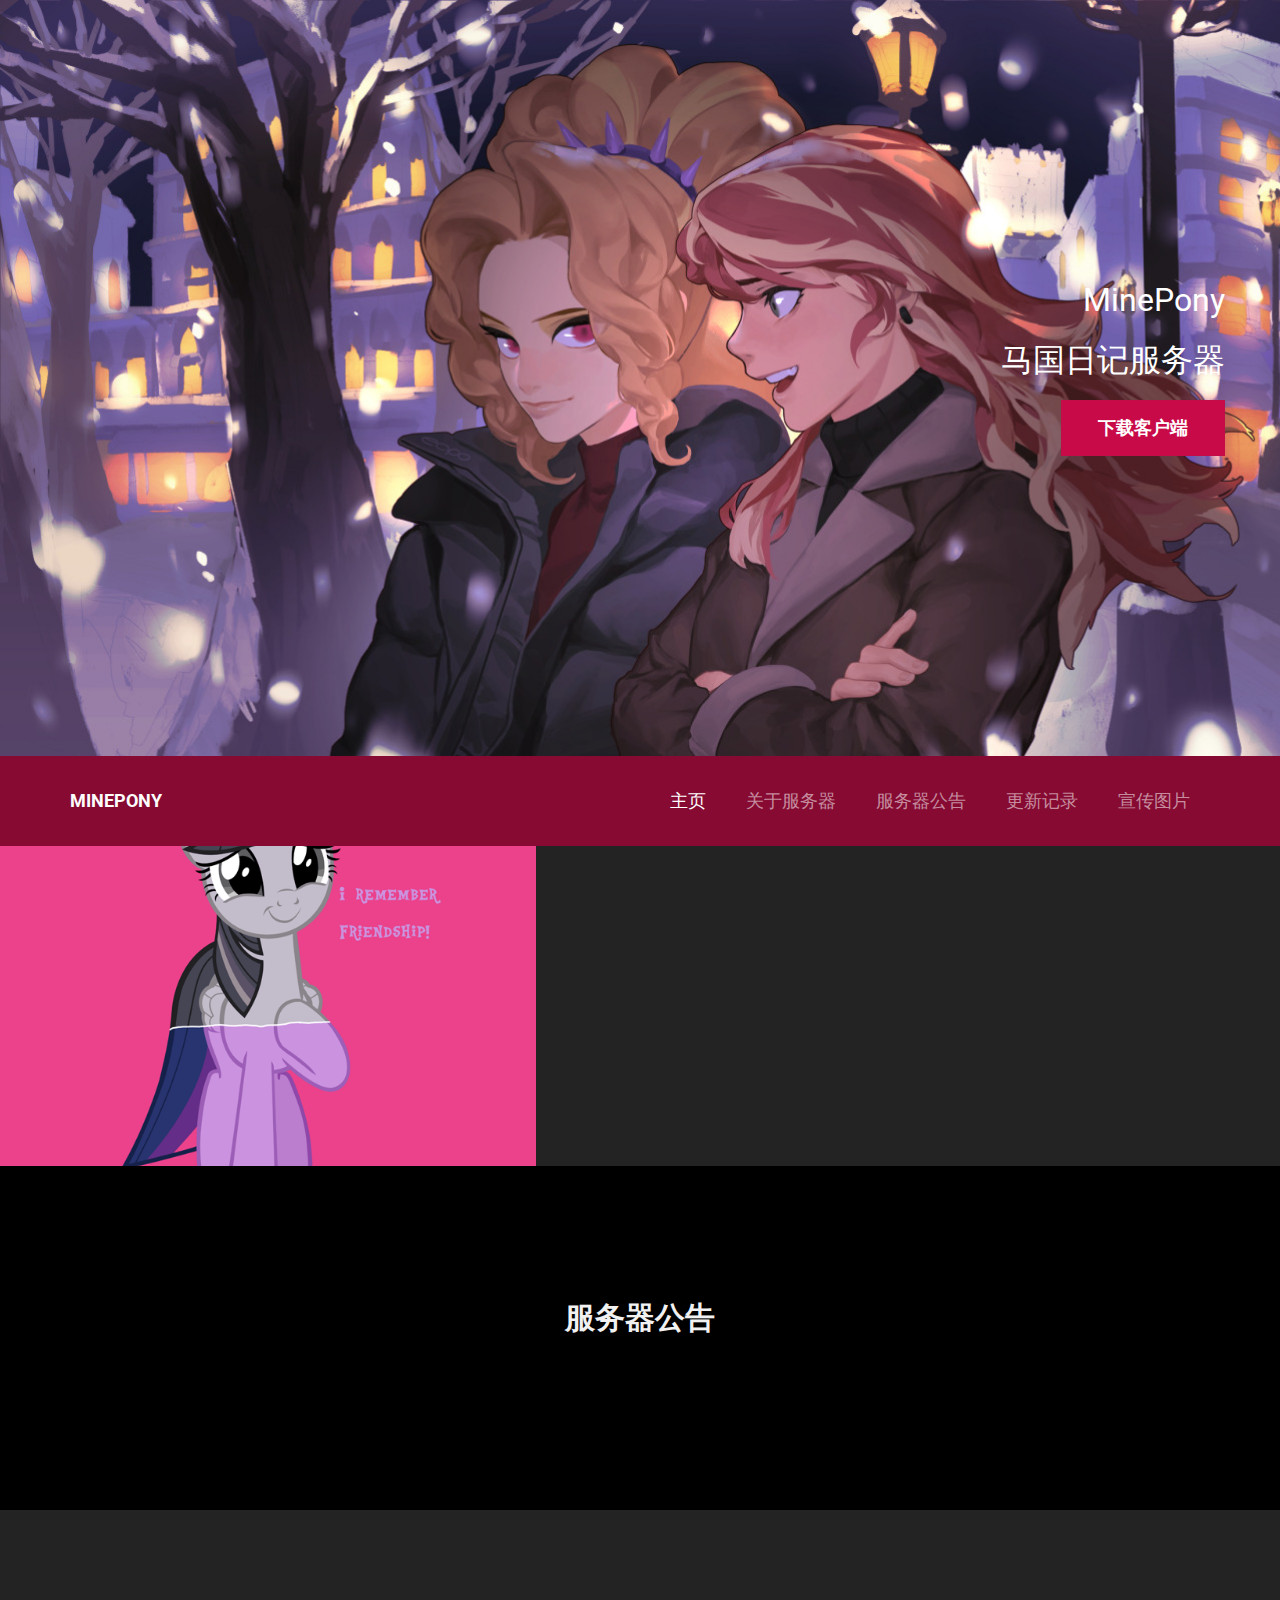
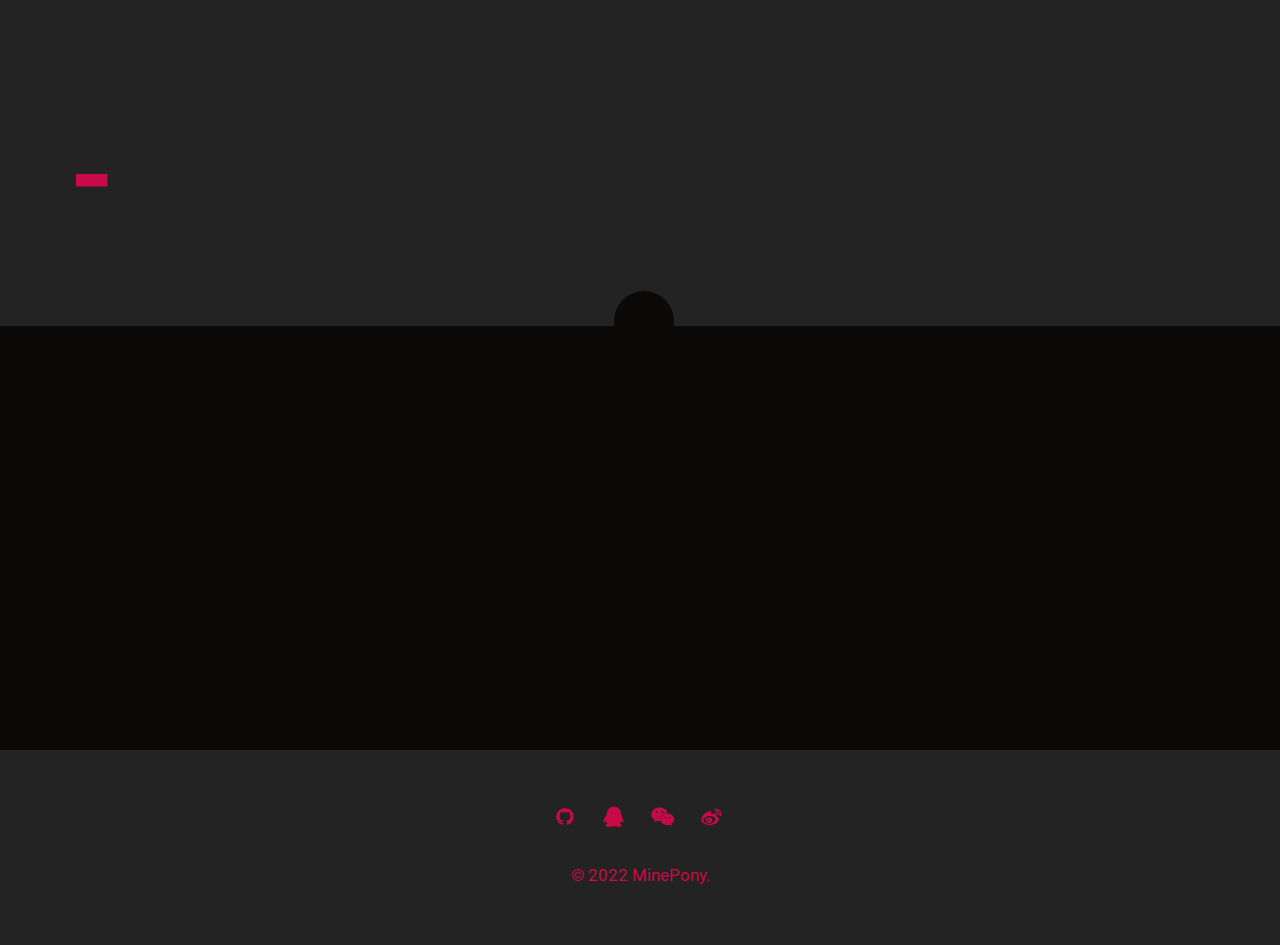
==== commit 15167909: "网站初版完成" ====
--- a/ruoyi-admin/src/main/resources/templates/front/plan1/index.html
+++ b/ruoyi-admin/src/main/resources/templates/front/plan1/index.html
@@ -17,7 +17,7 @@
           th:href="@{/front/plan1/css/font-awesome.min.css}">
     <link rel="stylesheet" href="../../../static/front/plan1/css/animate.css" th:href="@{/front/plan1/css/animate.css}">
     <link rel="stylesheet" href="../../../static/front/plan1/css/style.css" th:href="@{/front/plan1/css/style.css}">
-    <script src="../../../static/js/axios/axios.min.js"></script>
+    <link rel="stylesheet" href="../../../static/front/plan1/js/viewer/viewer.min.css" th:href="@{/front/plan1/js/viewer/viewer.min.css}">
 
 </head>
 <body data-spy="scroll" data-target=".main-nav">
@@ -113,24 +113,9 @@
         <div class="row">
             <div class="col-md-7 col-sm-12 pull-right">
                 <div class="profile-desc wow fadeInRight">
-                    <h2 class="section-title uppercase">Hello</h2>
-                    <h2 class="section-title uppercase">欢迎来到 MinePony</h2>
-                    <h2 class="section-title uppercase">马国日记服务器</h2>
+                    <h2 class="section-title uppercase" id="server_Introduction_title"></h2>
                     <br/>
-                    <p>
-                        介绍服务器.......介绍服务器.......介绍服务器.......介绍服务器.......介绍服务器.......介绍服务器.......介绍服务器.......
-                        介绍服务器.......介绍服务器.......介绍服务器.......介绍服务器.......介绍服务器.......介绍服务器.......介绍服务器.......
-                    </p>
-                    <br/>
-                    <p class="text-grey animated bounceInUp" style="opacity: 1;">
-                        关于服务器.......关于服务器.......关于服务器.......关于服务器.......关于服务器.......关于服务器.......关于服务器.......
-                        关于服务器.......关于服务器.......关于服务器.......关于服务器.......关于服务器.......关于服务器.......关于服务器.......
-                    </p>
-                    <br/>
-                    <p class="text-grey animated bounceInUp" style="opacity: 1;">
-                        服务器注意事项...服务器注意事项...服务器注意事项...服务器注意事项...服务器注意事项...服务器注意事项...服务器注意事项...
-                        服务器注意事项...服务器注意事项...服务器注意事项...服务器注意事项...服务器注意事项...服务器注意事项...服务器注意事项...
-                    </p>
+                    <p style="font-size: 18px;" id="server_Introduction_content"></p>
                 </div>
             </div>
         </div> <!-- row end -->
@@ -141,18 +126,36 @@
 
 <!-- announcement start -->
 
-<section id="section-announcement" class="section-padding">
-    <div class="container">
-        <div class="row">
-            <div class="col-md-12 text-center wow fadeInUp">
+<!--<section id="section-announcement" class="section-padding">-->
+<!--    <div class="container">-->
+<!--        <div class="row">-->
+<!--            <div class="col-md-12 text-center wow fadeInUp">-->
+<!--                <h2 class="heading-title">服务器公告</h2>-->
+<!--                <p style="font-size: 18px">-->
+<!--                    bla bla bla bla bla bla bla bla bla bla bla bla bla bla-->
+<!--                    bla bla bla bla bla bla bla bla bla bla bla bla bla bla-->
+<!--                    bla bla bla bla bla bla bla bla bla bla bla bla bla bla-->
+<!--                    bla bla bla bla bla bla bla bla bla bla bla bla bla bla-->
+<!--                    bla bla bla bla bla bla bla bla bla bla bla bla bla bla-->
+<!--                    bla bla bla bla bla bla bla bla bla bla bla bla bla bla-->
+<!--                    bla bla bla bla bla bla bla bla bla bla bla bla bla bla-->
+<!--                    bla bla bla bla bla bla bla bla bla bla bla bla bla bla-->
+<!--                </p>-->
+<!--            </div>-->
+<!--        </div>-->
+<!--    </div>-->
+<!--</section>-->
+
+<section id="section-announcement" class="section-padding" style="background-color: black">
+    <div class="container">
+        <div class="row">
+            <div class="col-md-12 text-center">
                 <h2 class="heading-title">服务器公告</h2>
-                <p>
-                    bla bla bla bla bla bla bla bla bla bla bla bla bla bla
-                    bla bla bla bla bla bla bla bla bla bla bla bla bla bla
-                    <br/>
-                    bla bla bla bla bla bla bla bla bla bla bla bla bla bla
-                    bla bla bla bla bla bla bla bla bla bla bla bla bla bla
-                </p>
+            </div>
+            <div class="col-md-12 col-sm-12 wow fadeInLeft">
+                <div class="skill-desc">
+                    <p style="font-size: 18px" id="server_bulletin_content"></p>
+                </div>
             </div>
         </div>
     </div>
@@ -170,59 +173,57 @@
                 <div class="resume-inner">
                     <h2 class="heading-title">服务器更新记录</h2>
                     <p>
-                        记录服务器近 N 次的更新记录....
+                        记录服务器近 4 次的更新记录....
                     </p>
                 </div>
             </div>
         </div>
 
         <div class="row">
-            <div class="timeline-centered">
-
-                <article class="timeline-entry">
-                    <div class="timeline-entry-inner">
-                        <div class="timeline-icon bg-success">
-                            <i class="entypo-feather"></i>
-                        </div>
-
-                        <div class="timeline-label">
-                            <h3 class="resume-title">2022年 XX月 XX日</h3>
-                            <p>
-                                更新了...bla bla bla bla bla bla bla bla bla bla bla bla bla bla
-                            </p>
-                        </div>
-                    </div>
-                </article>
-
-                <article class="timeline-entry">
-                    <div class="timeline-entry-inner">
-                        <div class="timeline-icon bg-success">
-                            <i class="entypo-feather"></i>
-                        </div>
-
-                        <div class="timeline-label">
-                            <h3 class="resume-title">2022年 XX月 XX日</h3>
-                            <p>
-                                更新了...bla bla bla bla bla bla bla bla bla bla bla bla bla bla
-                            </p>
-                        </div>
-                    </div>
-                </article>
-
-                <article class="timeline-entry">
-                    <div class="timeline-entry-inner">
-                        <div class="timeline-icon bg-success">
-                            <i class="entypo-feather"></i>
-                        </div>
-
-                        <div class="timeline-label">
-                            <h3 class="resume-title">Graphics design diploma</h3>
-                            <p>
-                                更新了...bla bla bla bla bla bla bla bla bla bla bla bla bla bla
-                            </p>
-                        </div>
-                    </div>
-                </article>
+            <div class="timeline-centered" id="update_log_div">
+
+<!--                <article class="timeline-entry">-->
+<!--                    <div class="timeline-entry-inner">-->
+<!--                        <div class="timeline-icon bg-success">-->
+<!--                            <i class="entypo-feather"></i>-->
+<!--                        </div>-->
+<!--                        <div class="timeline-label">-->
+<!--                            <h3 class="resume-title">2022年 XX月 XX日</h3>-->
+<!--                            <p>-->
+<!--                                更新了...bla bla bla bla bla bla bla bla bla bla bla bla bla bla-->
+<!--                            </p>-->
+<!--                        </div>-->
+<!--                    </div>-->
+<!--                </article>-->
+
+<!--                <article class="timeline-entry">-->
+<!--                    <div class="timeline-entry-inner">-->
+<!--                        <div class="timeline-icon bg-success">-->
+<!--                            <i class="entypo-feather"></i>-->
+<!--                        </div>-->
+
+<!--                        <div class="timeline-label">-->
+<!--                            <h3 class="resume-title">2022年 XX月 XX日</h3>-->
+<!--                            <p>-->
+<!--                                更新了...bla bla bla bla bla bla bla bla bla bla bla bla bla bla-->
+<!--                            </p>-->
+<!--                        </div>-->
+<!--                    </div>-->
+<!--                </article>-->
+
+<!--                <article class="timeline-entry">-->
+<!--                    <div class="timeline-entry-inner">-->
+<!--                        <div class="timeline-icon bg-success">-->
+<!--                            <i class="entypo-feather"></i>-->
+<!--                        </div>-->
+<!--                        <div class="timeline-label">-->
+<!--                            <h3 class="resume-title">Graphics design diploma</h3>-->
+<!--                            <p>-->
+<!--                                更新了...bla bla bla bla bla bla bla bla bla bla bla bla bla bla-->
+<!--                            </p>-->
+<!--                        </div>-->
+<!--                    </div>-->
+<!--                </article>-->
 
                 <article class="timeline-entry begin">
                     <div class="timeline-entry-inner">
@@ -255,69 +256,68 @@
             </div>
         </div>
 
-        <div class="row">
-
-            <div class="col-md-4 col-sm-4">
-                <div class="portfolio-box">
-                    <img src="../../../static/front/plan1/images/portfolio/portfolio_pic1.jpg" alt=""
-                         class="img-responsive">
-                    <div class="image-overlay text-center">
-                        <a href="../../../static/front/plan1/images/portfolio/portfolio_pic1.jpg"
-                           data-rel="prettyPhoto"><i class="fa fa-arrows-alt"></i></a>
-                    </div>
-                </div>
-            </div> <!-- col-md-4 end -->
-            <div class="col-md-4 col-sm-4">
-                <div class="portfolio-box">
-                    <img src="../../../static/front/plan1/images/portfolio/portfolio_pic2.jpg" alt=""
-                         class="img-responsive">
-                </div>
-            </div> <!-- col-md-4 end 3step-->
-            <div class="col-md-4 col-sm-4">
-                <div class="portfolio-box">
-                    <img src="../../../static/front/plan1/images/portfolio/portfolio_pic3.jpg" alt=""
-                         class="img-responsive">
-                </div>
-            </div> <!-- col-md-4 end -->
-            <div class="clearfix"></div>
-            <div class="col-md-4 col-sm-4">
-                <div class="portfolio-box">
-                    <img src="../../../static/front/plan1/images/portfolio/portfolio_pic4.jpg" alt=""
-                         class="img-responsive">
-                </div>
-            </div> <!-- col-md-4 end -->
-            <div class="col-md-4 col-sm-4">
-                <div class="portfolio-box">
-                    <img src="../../../static/front/plan1/images/portfolio/portfolio_pic5.jpg" alt=""
-                         class="img-responsive">
-                </div>
-            </div> <!-- col-md-4 end 6 step -->
-
-            <div class="col-md-4 col-sm-4">
-                <div class="portfolio-box">
-                    <img src="../../../static/front/plan1/images/portfolio/portfolio_pic6.jpg" alt=""
-                         class="img-responsive">
-                </div>
-            </div> <!-- col-md-4 end -->
-            <div class="clearfix"></div>
-            <div class="col-md-4 col-sm-4">
-                <div class="portfolio-box">
-                    <img src="../../../static/front/plan1/images/portfolio/portfolio_pic7.jpg" alt=""
-                         class="img-responsive">
-                </div>
-            </div> <!-- col-md-4 end -->
-            <div class="col-md-4 col-sm-4">
-                <div class="portfolio-box">
-                    <img src="../../../static/front/plan1/images/portfolio/portfolio_pic8.jpg" alt=""
-                         class="img-responsive">
-                </div>
-            </div> <!-- col-md-4 end -->
-            <div class="col-md-4 col-sm-4">
-                <div class="portfolio-box">
-                    <img src="../../../static/front/plan1/images/portfolio/portfolio_pic9.jpg" alt=""
-                         class="img-responsive">
-                </div>
-            </div> <!-- col-md-4 end -->
+        <div class="row" id="image-row">
+
+<!--            <div class="col-md-4 col-sm-4">-->
+<!--                <div class="portfolio-box">-->
+<!--                    <img src="../../../static/front/plan1/images/portfolio/portfolio_pic1.jpg" alt=""-->
+<!--                         class="img-responsive">-->
+<!--                    <div class="image-overlay text-center">-->
+<!--                        <a href="../../../static/front/plan1/images/portfolio/portfolio_pic1.jpg"-->
+<!--                           data-rel="prettyPhoto"><i class="fa fa-arrows-alt"></i></a>-->
+<!--                    </div>-->
+<!--                </div>-->
+<!--            </div> &lt;!&ndash; col-md-4 end &ndash;&gt;-->
+<!--            <div class="col-md-4 col-sm-4">-->
+<!--                <div class="portfolio-box">-->
+<!--                    <img src="../../../static/front/plan1/images/portfolio/portfolio_pic2.jpg" alt=""-->
+<!--                         class="img-responsive">-->
+<!--                </div>-->
+<!--            </div> &lt;!&ndash; col-md-4 end 3step&ndash;&gt;-->
+<!--            <div class="col-md-4 col-sm-4">-->
+<!--                <div class="portfolio-box">-->
+<!--                    <img src="../../../static/front/plan1/images/portfolio/portfolio_pic3.jpg" alt=""-->
+<!--                         class="img-responsive">-->
+<!--                </div>-->
+<!--            </div> &lt;!&ndash; col-md-4 end &ndash;&gt;-->
+<!--            <div class="clearfix"></div>-->
+<!--            <div class="col-md-4 col-sm-4">-->
+<!--                <div class="portfolio-box">-->
+<!--                    <img src="../../../static/front/plan1/images/portfolio/portfolio_pic4.jpg" alt=""-->
+<!--                         class="img-responsive">-->
+<!--                </div>-->
+<!--            </div> &lt;!&ndash; col-md-4 end &ndash;&gt;-->
+<!--            <div class="col-md-4 col-sm-4">-->
+<!--                <div class="portfolio-box">-->
+<!--                    <img src="../../../static/front/plan1/images/portfolio/portfolio_pic5.jpg" alt=""-->
+<!--                         class="img-responsive">-->
+<!--                </div>-->
+<!--            </div> &lt;!&ndash; col-md-4 end 6 step &ndash;&gt;-->
+<!--            <div class="col-md-4 col-sm-4">-->
+<!--                <div class="portfolio-box">-->
+<!--                    <img src="../../../static/front/plan1/images/portfolio/portfolio_pic6.jpg" alt=""-->
+<!--                         class="img-responsive">-->
+<!--                </div>-->
+<!--            </div> &lt;!&ndash; col-md-4 end &ndash;&gt;-->
+<!--            <div class="clearfix"></div>-->
+<!--            <div class="col-md-4 col-sm-4">-->
+<!--                <div class="portfolio-box">-->
+<!--                    <img src="../../../static/front/plan1/images/portfolio/portfolio_pic7.jpg" alt=""-->
+<!--                         class="img-responsive">-->
+<!--                </div>-->
+<!--            </div> &lt;!&ndash; col-md-4 end &ndash;&gt;-->
+<!--            <div class="col-md-4 col-sm-4">-->
+<!--                <div class="portfolio-box">-->
+<!--                    <img src="../../../static/front/plan1/images/portfolio/portfolio_pic8.jpg" alt=""-->
+<!--                         class="img-responsive">-->
+<!--                </div>-->
+<!--            </div> &lt;!&ndash; col-md-4 end &ndash;&gt;-->
+<!--            <div class="col-md-4 col-sm-4">-->
+<!--                <div class="portfolio-box">-->
+<!--                    <img src="../../../static/front/plan1/images/portfolio/portfolio_pic9.jpg" alt=""-->
+<!--                         class="img-responsive">-->
+<!--                </div>-->
+<!--            </div> &lt;!&ndash; col-md-4 end &ndash;&gt;-->
         </div>
     </div>
 </section>
@@ -367,11 +367,17 @@
         th:src="@{/js/axios/axios.js}"></script>
 <script type="text/javascript" src="../../../static/js/common.js"
         th:src="@{/js/common.js}"></script>
-<!--	<script type="text/javascript" src="../../../static/front/plan1/js/minepony.js" th:src="@{/front/plan1/js/minepony.js}"></script>-->
+<script type="text/javascript" src="../../../static/front/plan1/js/viewer/viewer.min.js"
+        th:src="@{/front/plan1/js/viewer/viewer.min.js}"></script>
+
 <script>
     $(".main-nav").sticky();
 </script>
 
+<input type="hidden" id="promotionalImageList"  th:value="${promotionalImageList}">
+<input type="hidden" id="serverBulletin"  th:value="${serverBulletin}">
+<input type="hidden" id="updateLogList"  th:value="${updateLogList}">
+<input type="hidden" id="serverIntroduction"  th:value="${serverIntroduction}">
 <script>
     new WOW().init();
 
@@ -379,9 +385,72 @@
     document.getElementById('download_btn').href = baseUrl + '/front/file/serverFile';
 
     // 给服务器的一些信息赋值
-
-
-
+    let promotionalImageList = JSON.parse(document.getElementById('promotionalImageList').value);
+    let serverBulletin = JSON.parse(document.getElementById('serverBulletin').value);
+    let updateLogList =  JSON.parse(document.getElementById('updateLogList').value);
+    let serverIntroduction =  JSON.parse(document.getElementById('serverIntroduction').value);
+    // console.log(promotionalImageList);
+    // console.log(serverBulletin);
+    // console.log(updateLogList);
+    // console.log(serverIntroduction);
+
+    // 宣传图片
+    let image_row = document.getElementById('image-row');
+    let image_list = '';
+    for (let i = 0; i < promotionalImageList.length; i++) {
+        let img_obj = promotionalImageList[i];
+        // console.log(img_obj);
+        let id = 'image-'+i;
+        image_list += '<div class="col-md-4 col-sm-4">' +
+            '                <div class="portfolio-box">' +
+            '                    <img id="'+id+'" src="'+ baseUrl + '/front/file/promotionalImage/' + img_obj.imagename +'" alt="这是宣传图片"' +
+            '                         class="img-responsive" data-original = "'+ baseUrl + '/front/file/promotionalImage/' + img_obj.imagename +'">' +
+            // '                    <div class="image-overlay text-center">' +
+            // '                        <a href="'+ baseUrl + '/front/file/promotionalImage/' + img_obj.imagename +'"' +
+            // '                           data-rel="prettyPhoto"><i class="fa fa-arrows-alt"></i></a>' +
+            // '                    </div>' +
+            '                </div>' +
+            '            </div>';
+        if(i !== 0 && i % 3 === 0){
+            image_list += '<div class="clearfix"></div>';
+        }
+    }
+    image_row.innerHTML = image_list;
+    // 设置 viewer 图片查看
+    var viewer = new Viewer(document.getElementById('image-row'),{
+        url: 'data-original'
+    });
+
+    // 设置服务器更新日志
+    let update_log_div = document.getElementById('update_log_div');
+    let update_log_list = '';
+    for (let i = 0; i < updateLogList.length; i++) {
+        let obj = updateLogList[i];
+        update_log_list += '<article class="timeline-entry">' +
+            '    <div class="timeline-entry-inner">' +
+            '        <div class="timeline-icon bg-success">' +
+            '            <i class="entypo-feather"></i>' +
+            '        </div>' +
+            '        <div class="timeline-label">' +
+            '            <h3 class="resume-title">版本: '+ obj.version +'&emsp;更新时间: '+ timestampToChineseDate(obj.createtime) +'</h3>' +
+            '            <p>'+ obj.description +'</p>' +
+            '        </div>' +
+            '    </div>' +
+            '</article>'
+    }
+    update_log_div.innerHTML = update_log_list;
+
+    // 服务器公告
+    let server_bulletin_content = document.getElementById('server_bulletin_content');
+    server_bulletin_content.innerText = serverBulletin.content;
+
+    // 服务器简介
+    // 简介标题
+    let server_Introduction_title = document.getElementById('server_Introduction_title');
+    server_Introduction_title.innerText = serverIntroduction.title;
+    // 简介内容
+    let server_Introduction_content = document.getElementById('server_Introduction_content');
+    server_Introduction_content.innerText = serverIntroduction.content;
 </script>
 </body>
 </html>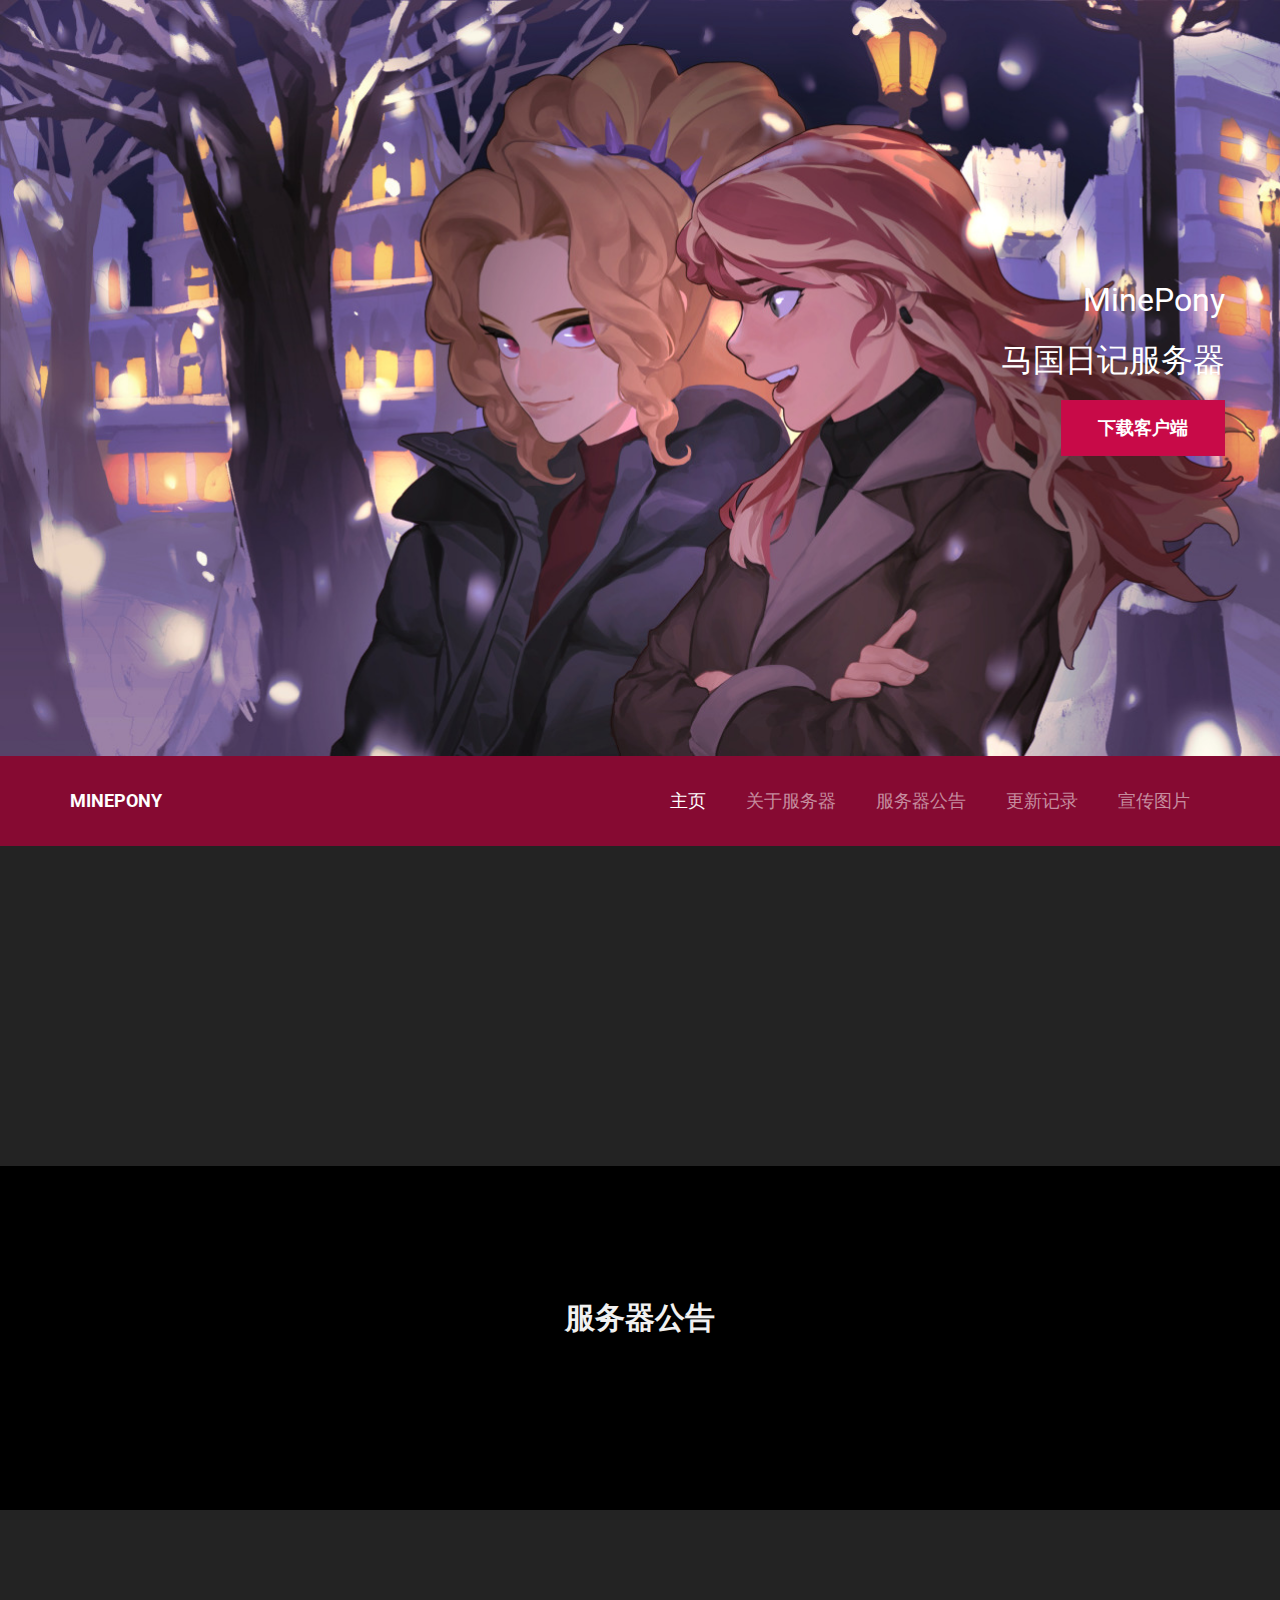
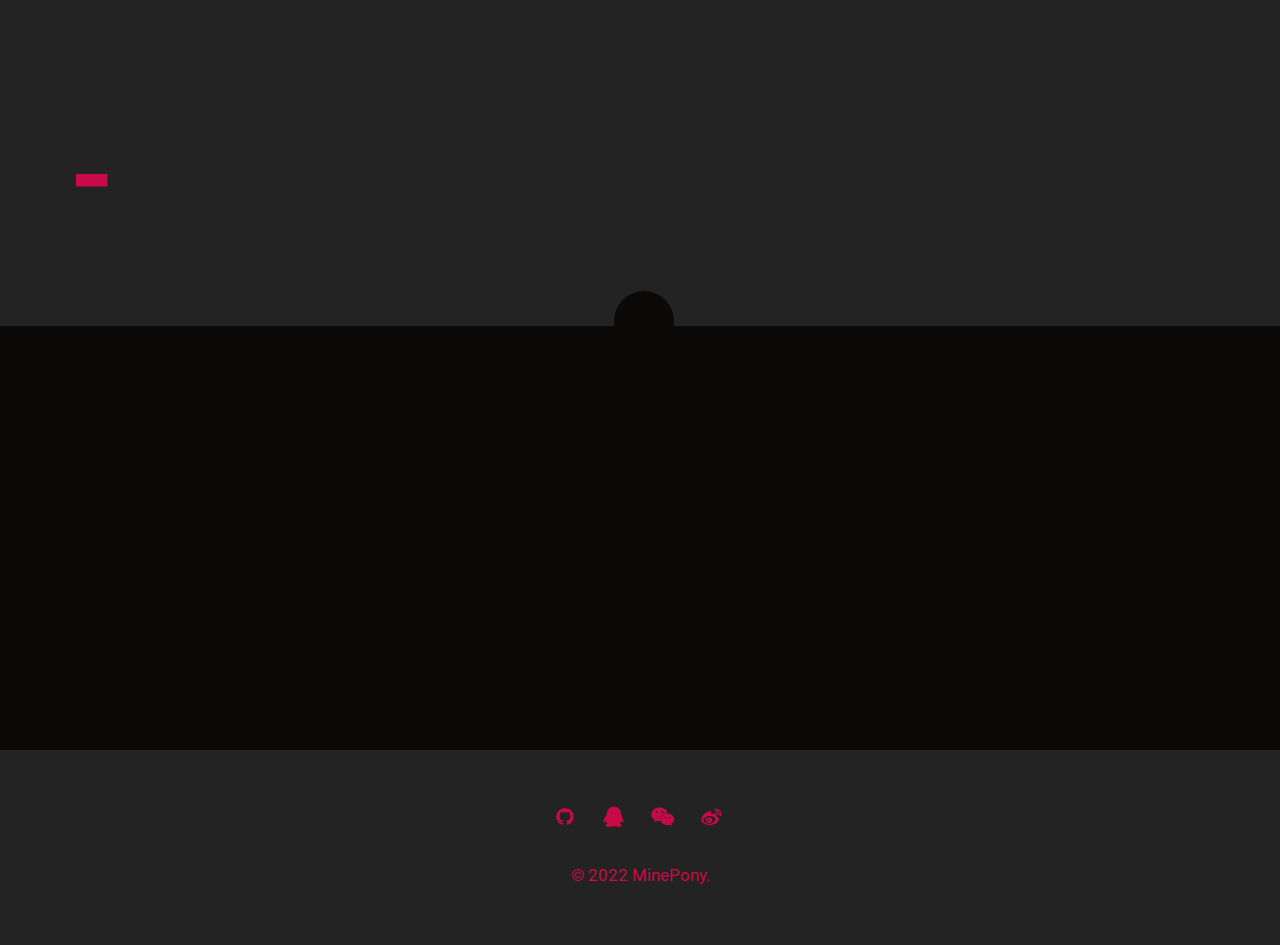
==== commit 6d2b1dec: "更新功能" ====
--- a/ruoyi-admin/src/main/resources/templates/front/plan1/index.html
+++ b/ruoyi-admin/src/main/resources/templates/front/plan1/index.html
@@ -108,7 +108,7 @@
 <!-- section profile start -->
 
 <section id="section-profile" class="section-padding">
-    <div class="profile-bg visible-md visible-lg"></div>
+    <div class="profile-bg visible-md visible-lg" id="server_Introduction_image"></div>
     <div class="container">
         <div class="row">
             <div class="col-md-7 col-sm-12 pull-right">
@@ -451,6 +451,15 @@
     // 简介内容
     let server_Introduction_content = document.getElementById('server_Introduction_content');
     server_Introduction_content.innerText = serverIntroduction.content;
+    // 简介图片
+    let server_Introduction_image = document.getElementById('server_Introduction_image');
+    if(isStringNotEmpty(serverIntroduction.imagename)){
+        server_Introduction_image.style.backgroundImage ="url('"+baseUrl + '/front/file/promotionalImage/' + serverIntroduction.imagename+"')";
+    }else {
+        // 没有设置简介图片就使用默认图片
+        server_Introduction_image.classList.add("default-profile");
+
+    }
 </script>
 </body>
 </html>